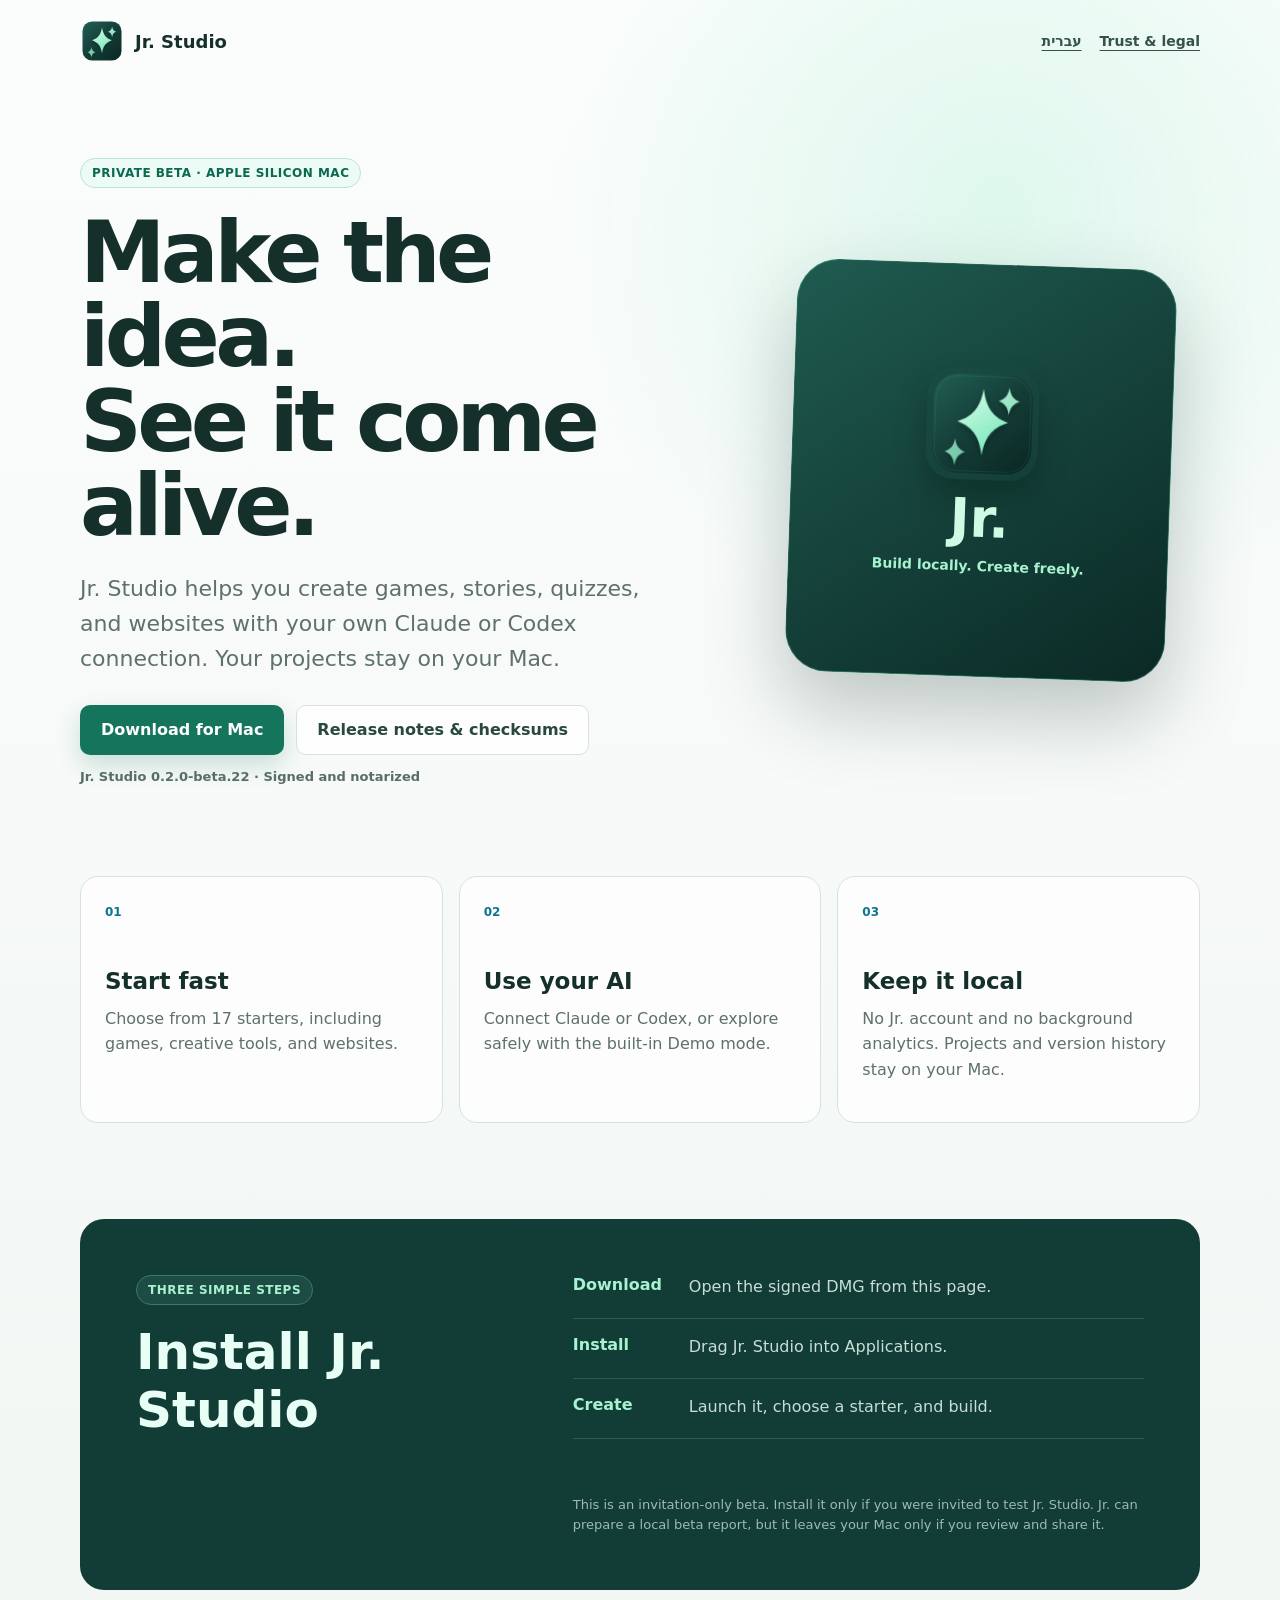
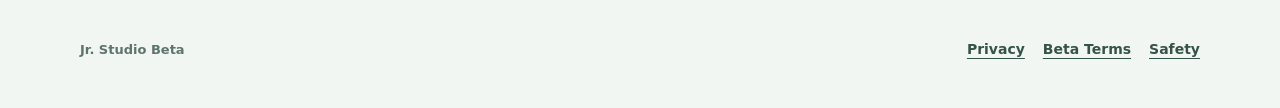
==== index.html @ 5e0ccfe3 "Publish v0.2.0-beta.22 download pages" ====
<!doctype html>
<html lang="en" dir="ltr">
  <head>
    <meta charset="utf-8" />
    <meta name="viewport" content="width=device-width, initial-scale=1" />
    <meta name="theme-color" content="#123d36" />
    <meta
      http-equiv="Content-Security-Policy"
      content="default-src 'none'; style-src 'self'; img-src 'self'; font-src 'none'; script-src 'none'; connect-src 'none'; object-src 'none'; base-uri 'none'; form-action 'none'"
    />
    <meta
      name="description"
      content="Download Jr. Studio Beta for Apple Silicon Mac and build games, stories, and websites with Claude, Codex, or Demo mode."
    />
    <link rel="canonical" href="https://getjr.app/" />
    <link rel="alternate" hreflang="he" href="https://getjr.app/he/" />
    <link rel="stylesheet" href="/assets/site.css" />
    <link rel="icon" href="/assets/icon.svg" type="image/svg+xml" />
    <title>Jr. Studio Beta — Download for Mac</title>
  </head>
  <body>
    <a class="skip-link" href="#main">Skip to content</a>
    <header class="site-header">
      <a class="brand" href="/" aria-label="Jr. Studio home">
        <img src="/assets/icon.svg" width="44" height="44" alt="" />
        <span>Jr. Studio</span>
      </a>
      <nav aria-label="Language and legal">
        <a href="/he/" lang="he" dir="rtl">עברית</a>
        <a href="/legal/">Trust &amp; legal</a>
      </nav>
    </header>

    <main id="main">
      <section class="hero" aria-labelledby="hero-title">
        <div class="hero-copy">
          <span class="eyebrow">Private beta · Apple Silicon Mac</span>
          <h1 id="hero-title">Make the idea.<br />See it come alive.</h1>
          <p class="lede">
            Jr. Studio helps you create games, stories, quizzes, and websites with
            your own Claude or Codex connection. Your projects stay on your Mac.
          </p>
          <div class="hero-actions">
            <a class="button primary" href="https://github.com/MalenboimLior/jr-studio-releases/releases/download/v0.2.0-beta.22/Jr-Studio-0.2.0-beta.22-arm64.dmg" rel="noopener">
              Download for Mac
            </a>
            <a class="button secondary" href="https://github.com/MalenboimLior/jr-studio-releases/releases/tag/v0.2.0-beta.22" rel="noopener">
              Release notes &amp; checksums
            </a>
          </div>
          <p class="release-meta">Jr. Studio 0.2.0-beta.22 · Signed and notarized</p>
        </div>
        <div class="hero-art" aria-hidden="true">
          <div class="app-card">
            <img src="/assets/icon.svg" width="112" height="112" alt="" />
            <strong>Jr.</strong>
            <span>Build locally. Create freely.</span>
          </div>
        </div>
      </section>

      <section class="feature-grid" aria-label="Highlights">
        <article>
          <span>01</span>
          <h2>Start fast</h2>
          <p>Choose from 17 starters, including games, creative tools, and websites.</p>
        </article>
        <article>
          <span>02</span>
          <h2>Use your AI</h2>
          <p>Connect Claude or Codex, or explore safely with the built-in Demo mode.</p>
        </article>
        <article>
          <span>03</span>
          <h2>Keep it local</h2>
          <p>No Jr. account and no background analytics. Projects and version history stay on your Mac.</p>
        </article>
      </section>

      <section class="install" aria-labelledby="install-title">
        <div>
          <span class="eyebrow">Three simple steps</span>
          <h2 id="install-title">Install Jr. Studio</h2>
        </div>
        <ol>
          <li><strong>Download</strong><span>Open the signed DMG from this page.</span></li>
          <li><strong>Install</strong><span>Drag Jr. Studio into Applications.</span></li>
          <li><strong>Create</strong><span>Launch it, choose a starter, and build.</span></li>
        </ol>
        <p class="beta-note">
          This is an invitation-only beta. Install it only if you were invited to test Jr. Studio.
          Jr. can prepare a local beta report, but it leaves your Mac only if you review and share it.
        </p>
      </section>
    </main>

    <footer>
      <span>Jr. Studio Beta</span>
      <nav aria-label="Policies">
        <a href="/legal/privacy/">Privacy</a>
        <a href="/legal/terms/">Beta Terms</a>
        <a href="/legal/safety/">Safety</a>
      </nav>
    </footer>
  </body>
</html>
---- assets/site.css ----
:root {
  color-scheme: light;
  font-family: Inter, ui-sans-serif, system-ui, -apple-system, BlinkMacSystemFont, "Segoe UI", sans-serif;
  color: #15302b;
  background: #f5f8f6;
  font-synthesis: none;
  text-rendering: optimizeLegibility;
  --ink: #15302b;
  --muted: #5e716c;
  --green: #14745c;
  --green-dark: #0d513f;
  --mint: #dff7ed;
  --line: #d8e2dd;
}

* { box-sizing: border-box; }

html { scroll-behavior: smooth; }

body {
  min-width: 320px;
  min-height: 100vh;
  margin: 0;
  background:
    radial-gradient(circle at 78% 12%, rgba(110, 231, 183, 0.2), transparent 28rem),
    linear-gradient(180deg, #fbfdfc 0%, #f1f6f3 100%);
}

a { color: inherit; }

a:focus-visible {
  outline: 3px solid #0284c7;
  outline-offset: 4px;
}

.skip-link {
  position: fixed;
  inset-block-start: 8px;
  inset-inline-start: 8px;
  z-index: 10;
  transform: translateY(-160%);
  border-radius: 8px;
  background: #fff;
  padding: 10px 14px;
  font-weight: 800;
}

.skip-link:focus { transform: translateY(0); }

.site-header,
main,
footer {
  width: min(1120px, calc(100% - 40px));
  margin-inline: auto;
}

.site-header {
  min-height: 82px;
  display: flex;
  align-items: center;
  justify-content: space-between;
  gap: 24px;
}

.brand {
  display: inline-flex;
  align-items: center;
  gap: 11px;
  text-decoration: none;
  font-size: 18px;
  font-weight: 900;
}

.brand img { border-radius: 12px; }

nav {
  display: flex;
  align-items: center;
  flex-wrap: wrap;
  gap: 18px;
}

nav a {
  color: #36534b;
  font-size: 14px;
  font-weight: 750;
  text-underline-offset: 4px;
}

.hero {
  min-height: 620px;
  display: grid;
  grid-template-columns: minmax(0, 1.15fr) minmax(300px, 0.85fr);
  align-items: center;
  gap: clamp(36px, 7vw, 96px);
  padding-block: 76px 92px;
}

.eyebrow {
  display: inline-block;
  border: 1px solid #bce4d5;
  border-radius: 999px;
  background: #ecfbf5;
  color: #0c684f;
  padding: 7px 11px;
  font-size: 12px;
  font-weight: 900;
  letter-spacing: 0.04em;
  text-transform: uppercase;
}

h1,
h2,
p { margin-block-start: 0; }

h1 {
  max-width: 760px;
  margin-block-end: 24px;
  font-size: clamp(50px, 7vw, 86px);
  line-height: 0.98;
  letter-spacing: -0.055em;
}

[dir="rtl"] h1 { letter-spacing: -0.035em; }

.hero-copy > .eyebrow { margin-block-end: 22px; }

.lede {
  max-width: 650px;
  margin-block-end: 28px;
  color: var(--muted);
  font-size: clamp(18px, 2vw, 22px);
  line-height: 1.6;
}

.hero-actions {
  display: flex;
  align-items: center;
  flex-wrap: wrap;
  gap: 12px;
}

.button {
  min-height: 50px;
  display: inline-flex;
  align-items: center;
  justify-content: center;
  border: 1px solid transparent;
  border-radius: 10px;
  padding-inline: 20px;
  text-decoration: none;
  font-weight: 900;
  touch-action: manipulation;
  transition: transform 120ms ease, box-shadow 120ms ease, background-color 120ms ease;
}

.button.primary {
  background: var(--green);
  color: #fff;
  box-shadow: 0 10px 24px rgba(20, 116, 92, 0.2);
}

.button.secondary {
  border-color: var(--line);
  background: rgba(255, 255, 255, 0.84);
  color: #29483f;
}

.button:hover { transform: translateY(-1px); }

.button.primary:hover { background: var(--green-dark); }

.button:active {
  transform: translateY(1px) scale(0.98);
  box-shadow: inset 0 2px 5px rgba(15, 23, 42, 0.18);
}

.release-meta {
  margin-block: 14px 0;
  color: #586d67;
  font-size: 13px;
  font-weight: 700;
}

.hero-art { display: grid; place-items: center; }

.app-card {
  width: min(100%, 380px);
  aspect-ratio: 0.92;
  display: grid;
  place-items: center;
  align-content: center;
  gap: 12px;
  border: 1px solid rgba(110, 231, 183, 0.28);
  border-radius: 42px;
  background: linear-gradient(145deg, #1f5b50, #0b2925);
  color: #d1fae5;
  box-shadow: 0 35px 80px rgba(10, 41, 36, 0.25);
  transform: rotate(2deg);
}

.app-card img { border-radius: 28px; box-shadow: 0 16px 32px rgba(0, 0, 0, 0.24); }
.app-card strong { font-size: 54px; line-height: 1; }
.app-card span { color: #a7f3d0; font-size: 14px; font-weight: 750; }

.feature-grid {
  display: grid;
  grid-template-columns: repeat(3, minmax(0, 1fr));
  gap: 16px;
  padding-block-end: 96px;
}

.feature-grid article {
  min-height: 230px;
  border: 1px solid var(--line);
  border-radius: 18px;
  background: rgba(255, 255, 255, 0.78);
  padding: 24px;
}

.feature-grid article > span { color: #0e7490; font-size: 12px; font-weight: 950; }
.feature-grid h2 { margin-block: 48px 12px; font-size: 23px; }
.feature-grid p { color: var(--muted); line-height: 1.6; }

.install {
  display: grid;
  grid-template-columns: 0.8fr 1.2fr;
  gap: 56px;
  border-radius: 24px;
  background: #123d36;
  color: #e8fff6;
  padding: clamp(28px, 5vw, 56px);
}

.install .eyebrow { border-color: #39796a; background: #1c4c43; color: #a7f3d0; }
.install h2 { margin-block: 18px 0; font-size: clamp(34px, 4vw, 50px); }
.install ol { display: grid; gap: 16px; margin: 0; padding: 0; list-style: none; }
.install li { display: grid; grid-template-columns: 100px 1fr; gap: 16px; border-block-end: 1px solid #2e5d53; padding-block-end: 16px; }
.install li strong { color: #a7f3d0; }
.install li span { color: #c8ddd6; line-height: 1.5; }
.beta-note { grid-column: 2; margin: 0; color: #9fbab2; font-size: 13px; line-height: 1.5; }

footer {
  min-height: 118px;
  display: flex;
  align-items: center;
  justify-content: space-between;
  gap: 24px;
  color: #5f746e;
  font-size: 13px;
}

footer > span { font-weight: 900; }

@media (max-width: 780px) {
  .site-header, main, footer { width: min(100% - 28px, 680px); }
  .hero { min-height: 0; grid-template-columns: 1fr; padding-block: 52px 68px; }
  .hero-art { order: -1; }
  .app-card { width: 210px; aspect-ratio: 1; border-radius: 28px; transform: rotate(1deg); }
  .app-card img { width: 76px; height: 76px; border-radius: 20px; }
  .app-card strong { font-size: 38px; }
  .feature-grid { grid-template-columns: 1fr; padding-block-end: 64px; }
  .feature-grid article { min-height: 180px; }
  .feature-grid h2 { margin-block-start: 26px; }
  .install { grid-template-columns: 1fr; gap: 34px; }
  .beta-note { grid-column: 1; }
  footer { align-items: flex-start; flex-direction: column; justify-content: center; }
}

@media (prefers-reduced-motion: reduce) {
  *, *::before, *::after { scroll-behavior: auto !important; transition: none !important; }
  .button:hover, .button:active { transform: none; }
}
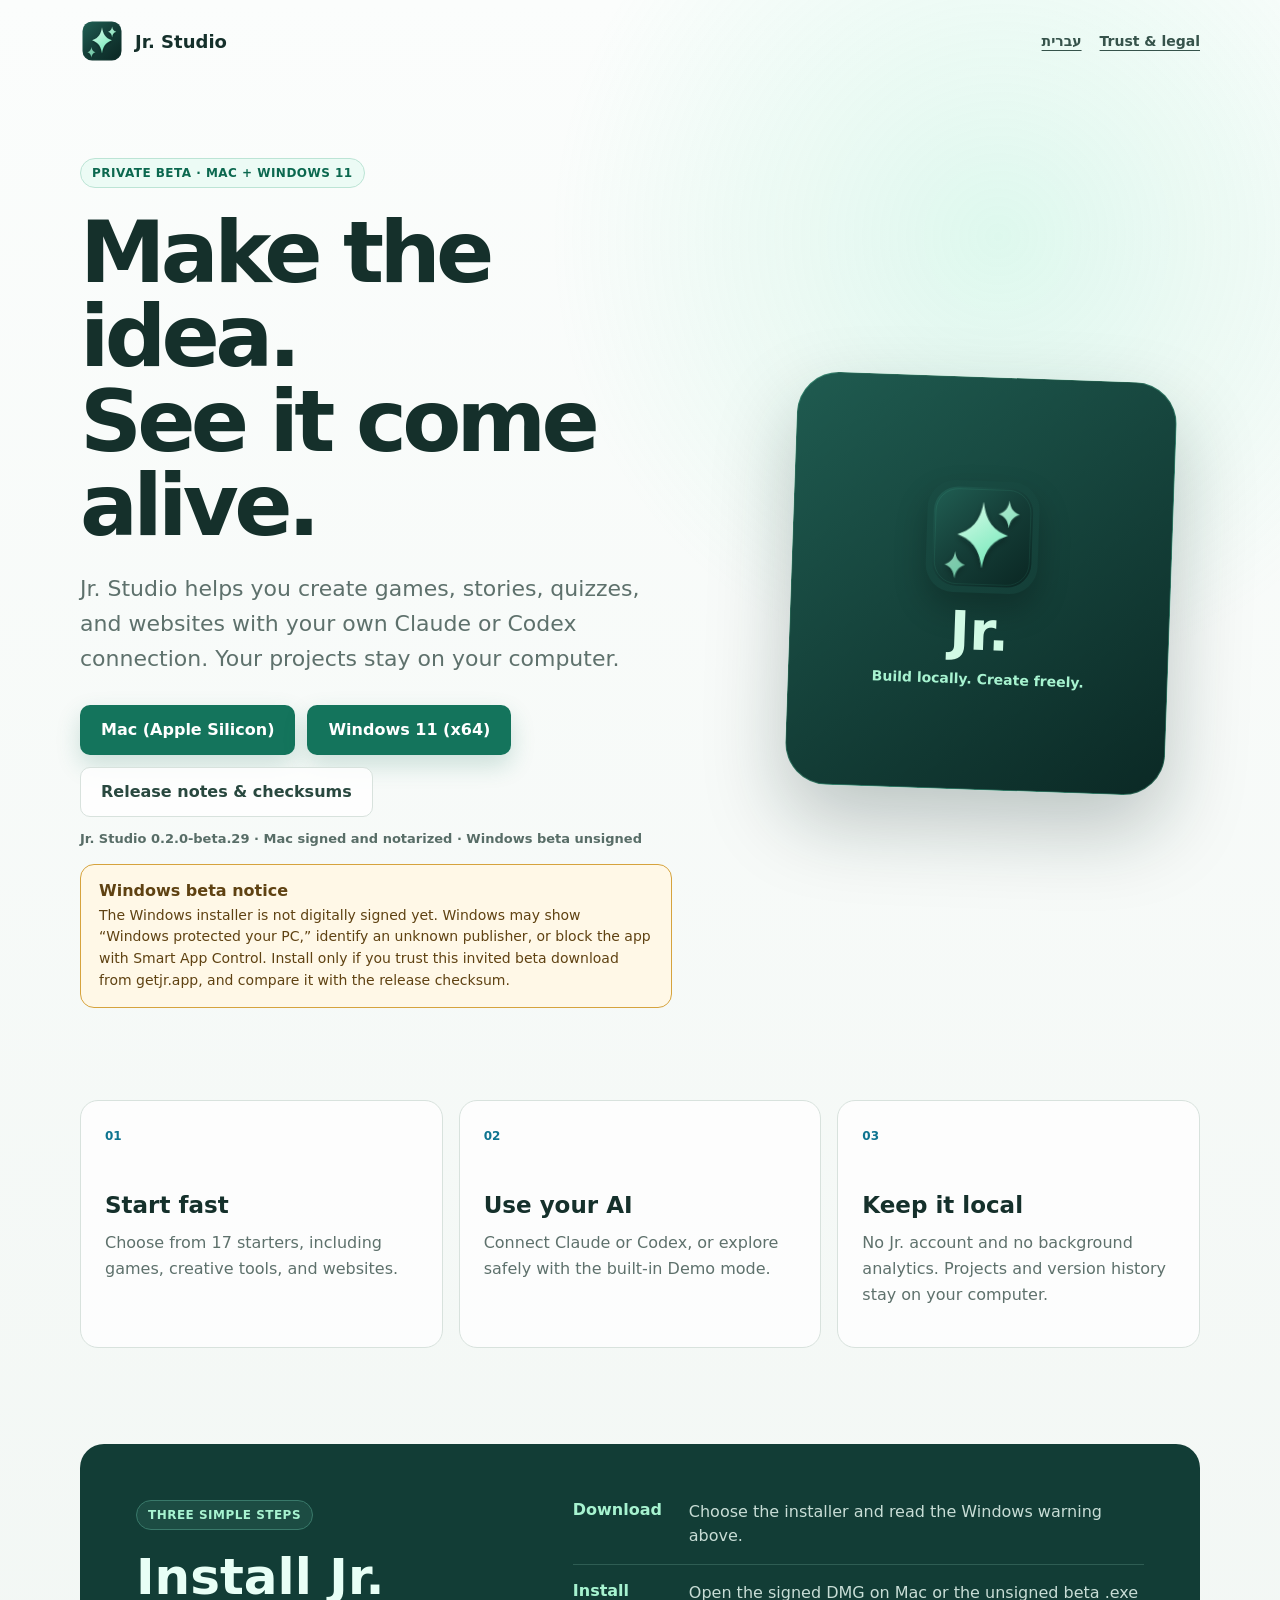
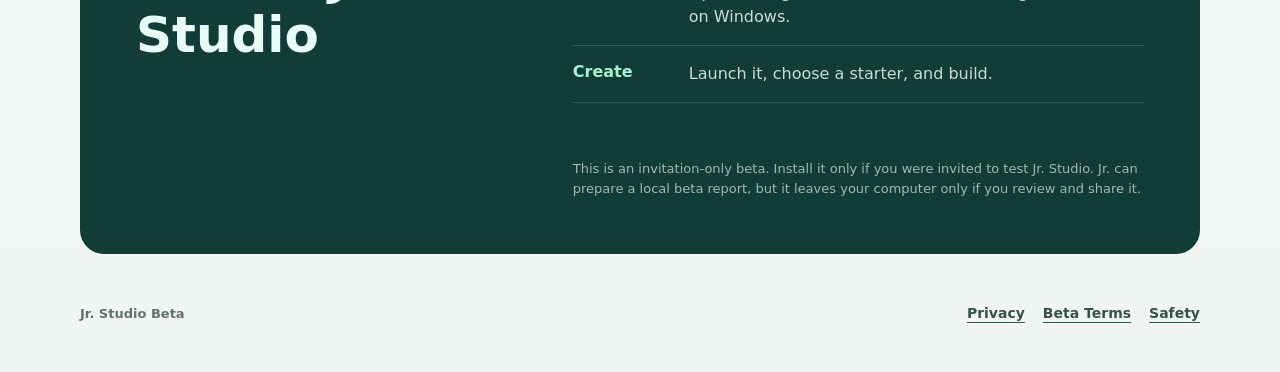
==== commit e67e84e6: "Publish v0.2.0-beta.29 download pages" ====
--- a/index.html
+++ b/index.html
@@ -10,13 +10,13 @@
     />
     <meta
       name="description"
-      content="Download Jr. Studio Beta for Apple Silicon Mac and build games, stories, and websites with Claude, Codex, or Demo mode."
+      content="Download Jr. Studio Beta for Mac or Windows 11 and build games, stories, and websites with Claude, Codex, or Demo mode."
     />
     <link rel="canonical" href="https://getjr.app/" />
     <link rel="alternate" hreflang="he" href="https://getjr.app/he/" />
     <link rel="stylesheet" href="/assets/site.css" />
     <link rel="icon" href="/assets/icon.svg" type="image/svg+xml" />
-    <title>Jr. Studio Beta — Download for Mac</title>
+    <title>Jr. Studio Beta — Download for Mac or Windows</title>
   </head>
   <body>
     <a class="skip-link" href="#main">Skip to content</a>
@@ -34,21 +34,33 @@
     <main id="main">
       <section class="hero" aria-labelledby="hero-title">
         <div class="hero-copy">
-          <span class="eyebrow">Private beta · Apple Silicon Mac</span>
+          <span class="eyebrow">Private beta · Mac + Windows 11</span>
           <h1 id="hero-title">Make the idea.<br />See it come alive.</h1>
           <p class="lede">
             Jr. Studio helps you create games, stories, quizzes, and websites with
-            your own Claude or Codex connection. Your projects stay on your Mac.
+            your own Claude or Codex connection. Your projects stay on your computer.
           </p>
           <div class="hero-actions">
-            <a class="button primary" href="https://github.com/MalenboimLior/jr-studio-releases/releases/download/v0.2.0-beta.22/Jr-Studio-0.2.0-beta.22-arm64.dmg" rel="noopener">
-              Download for Mac
+            <a class="button primary" data-platform="mac" href="https://github.com/MalenboimLior/jr-studio-releases/releases/download/v0.2.0-beta.29/Jr-Studio-0.2.0-beta.29-arm64.dmg" rel="noopener">
+              Mac (Apple Silicon)
             </a>
-            <a class="button secondary" href="https://github.com/MalenboimLior/jr-studio-releases/releases/tag/v0.2.0-beta.22" rel="noopener">
+            <a class="button primary" data-platform="windows" href="https://github.com/MalenboimLior/jr-studio-releases/releases/download/v0.2.0-beta.29/Jr-Studio-0.2.0-beta.29-x64.exe" rel="noopener">
+              Windows 11 (x64)
+            </a>
+            <a class="button secondary" href="https://github.com/MalenboimLior/jr-studio-releases/releases/tag/v0.2.0-beta.29" rel="noopener">
               Release notes &amp; checksums
             </a>
           </div>
-          <p class="release-meta">Jr. Studio 0.2.0-beta.22 · Signed and notarized</p>
+          <p class="release-meta">Jr. Studio 0.2.0-beta.29 · Mac signed and notarized · Windows beta unsigned</p>
+          <aside class="platform-warning" data-windows-signing="unsigned" aria-labelledby="windows-warning-title">
+            <strong id="windows-warning-title">Windows beta notice</strong>
+            <p>
+              The Windows installer is not digitally signed yet. Windows may show
+              “Windows protected your PC,” identify an unknown publisher, or block the
+              app with Smart App Control. Install only if you trust this invited beta
+              download from getjr.app, and compare it with the release checksum.
+            </p>
+          </aside>
         </div>
         <div class="hero-art" aria-hidden="true">
           <div class="app-card">
@@ -73,7 +85,7 @@
         <article>
           <span>03</span>
           <h2>Keep it local</h2>
-          <p>No Jr. account and no background analytics. Projects and version history stay on your Mac.</p>
+          <p>No Jr. account and no background analytics. Projects and version history stay on your computer.</p>
         </article>
       </section>
 
@@ -83,13 +95,13 @@
           <h2 id="install-title">Install Jr. Studio</h2>
         </div>
         <ol>
-          <li><strong>Download</strong><span>Open the signed DMG from this page.</span></li>
-          <li><strong>Install</strong><span>Drag Jr. Studio into Applications.</span></li>
+          <li><strong>Download</strong><span>Choose the installer and read the Windows warning above.</span></li>
+          <li><strong>Install</strong><span>Open the signed DMG on Mac or the unsigned beta .exe on Windows.</span></li>
           <li><strong>Create</strong><span>Launch it, choose a starter, and build.</span></li>
         </ol>
         <p class="beta-note">
           This is an invitation-only beta. Install it only if you were invited to test Jr. Studio.
-          Jr. can prepare a local beta report, but it leaves your Mac only if you review and share it.
+          Jr. can prepare a local beta report, but it leaves your computer only if you review and share it.
         </p>
       </section>
     </main>
--- a/assets/site.css
+++ b/assets/site.css
@@ -182,6 +182,26 @@
   font-weight: 700;
 }
 
+.platform-warning {
+  margin-block-start: 18px;
+  border: 1px solid #d6a33d;
+  border-radius: 14px;
+  background: #fff8e7;
+  color: #5f4212;
+  padding: 16px 18px;
+}
+
+.platform-warning strong {
+  display: block;
+  margin-block-end: 5px;
+}
+
+.platform-warning p {
+  margin: 0;
+  font-size: 14px;
+  line-height: 1.55;
+}
+
 .hero-art { display: grid; place-items: center; }
 
 .app-card {
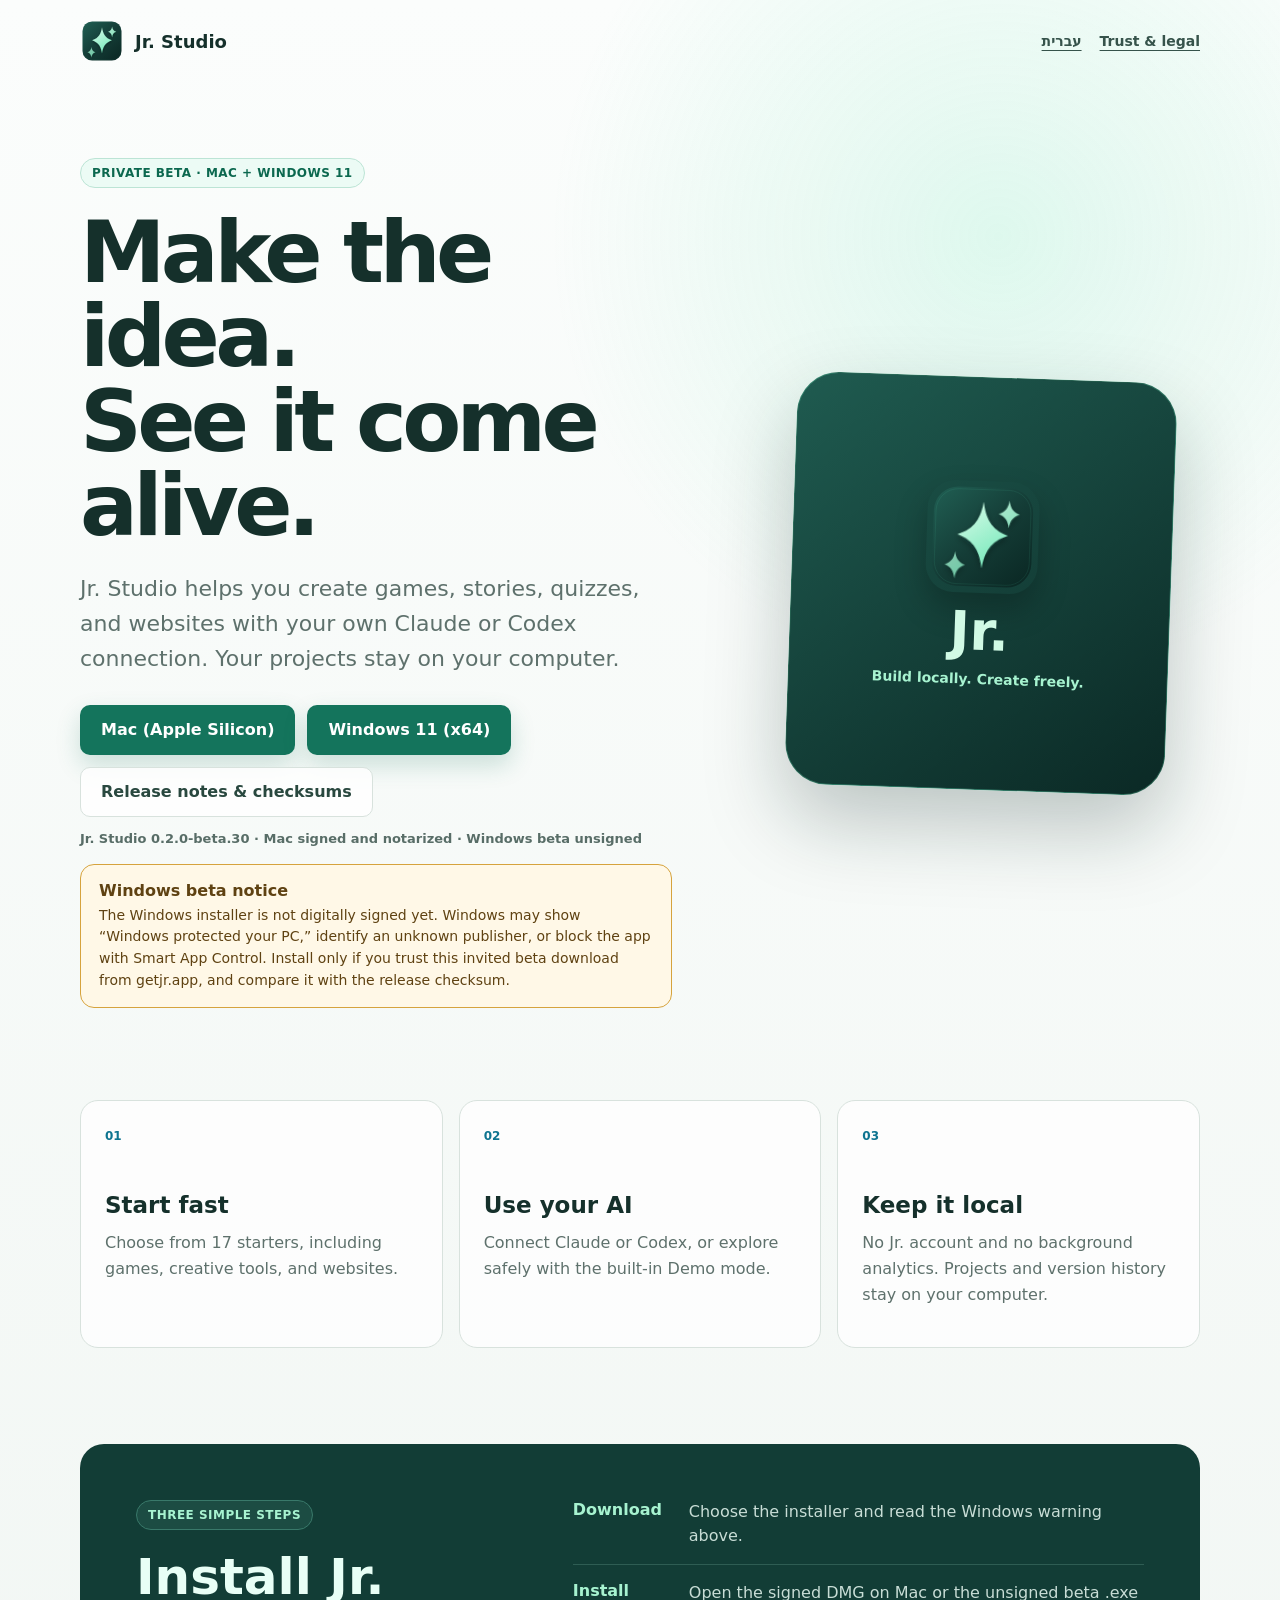
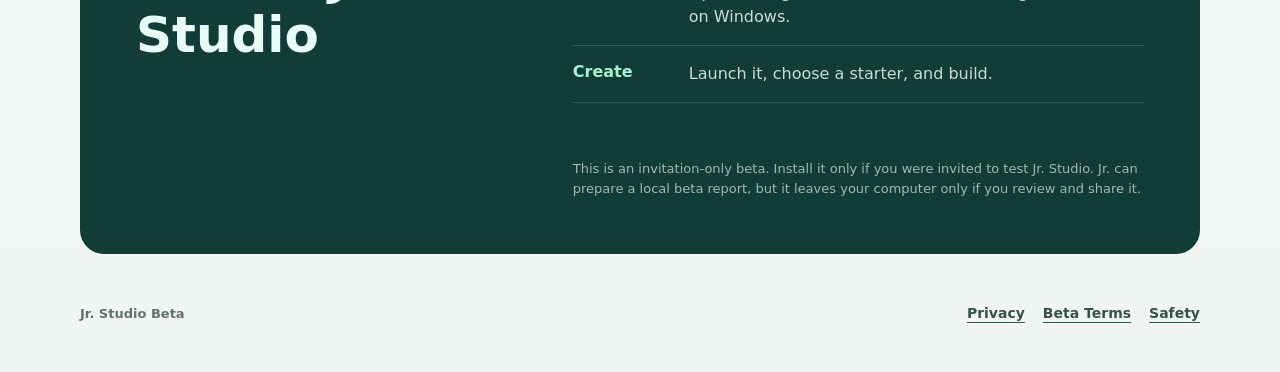
==== commit 935db584: "Publish v0.2.0-beta.30 download pages" ====
--- a/index.html
+++ b/index.html
@@ -41,17 +41,17 @@
             your own Claude or Codex connection. Your projects stay on your computer.
           </p>
           <div class="hero-actions">
-            <a class="button primary" data-platform="mac" href="https://github.com/MalenboimLior/jr-studio-releases/releases/download/v0.2.0-beta.29/Jr-Studio-0.2.0-beta.29-arm64.dmg" rel="noopener">
+            <a class="button primary" data-platform="mac" href="https://github.com/MalenboimLior/jr-studio-releases/releases/download/v0.2.0-beta.30/Jr-Studio-0.2.0-beta.30-arm64.dmg" rel="noopener">
               Mac (Apple Silicon)
             </a>
-            <a class="button primary" data-platform="windows" href="https://github.com/MalenboimLior/jr-studio-releases/releases/download/v0.2.0-beta.29/Jr-Studio-0.2.0-beta.29-x64.exe" rel="noopener">
+            <a class="button primary" data-platform="windows" href="https://github.com/MalenboimLior/jr-studio-releases/releases/download/v0.2.0-beta.30/Jr-Studio-0.2.0-beta.30-x64.exe" rel="noopener">
               Windows 11 (x64)
             </a>
-            <a class="button secondary" href="https://github.com/MalenboimLior/jr-studio-releases/releases/tag/v0.2.0-beta.29" rel="noopener">
+            <a class="button secondary" href="https://github.com/MalenboimLior/jr-studio-releases/releases/tag/v0.2.0-beta.30" rel="noopener">
               Release notes &amp; checksums
             </a>
           </div>
-          <p class="release-meta">Jr. Studio 0.2.0-beta.29 · Mac signed and notarized · Windows beta unsigned</p>
+          <p class="release-meta">Jr. Studio 0.2.0-beta.30 · Mac signed and notarized · Windows beta unsigned</p>
           <aside class="platform-warning" data-windows-signing="unsigned" aria-labelledby="windows-warning-title">
             <strong id="windows-warning-title">Windows beta notice</strong>
             <p>
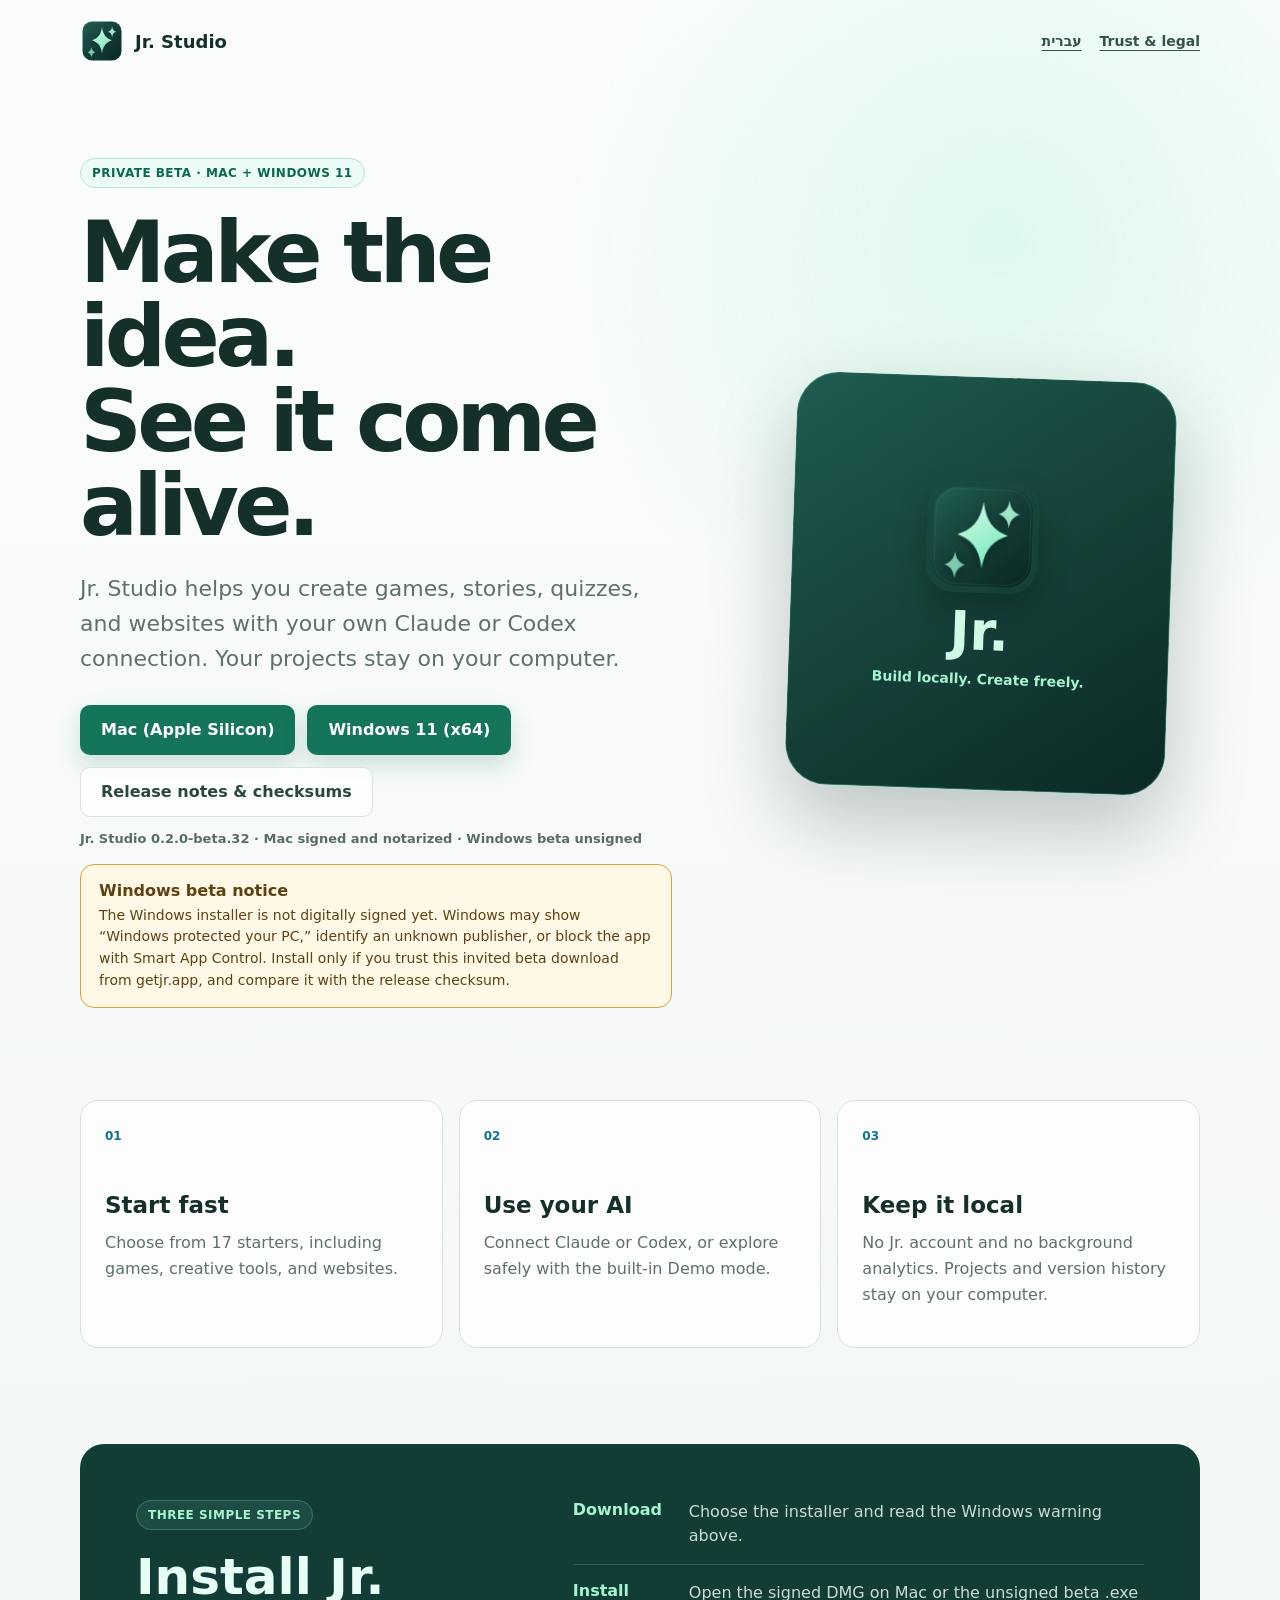
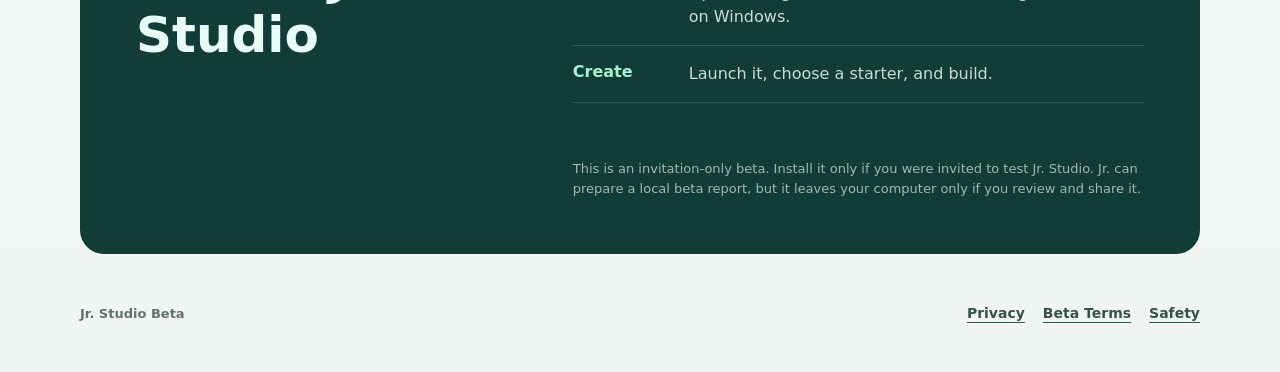
==== commit 2a78712f: "Publish v0.2.0-beta.32 download pages" ====
--- a/index.html
+++ b/index.html
@@ -41,17 +41,17 @@
             your own Claude or Codex connection. Your projects stay on your computer.
           </p>
           <div class="hero-actions">
-            <a class="button primary" data-platform="mac" href="https://github.com/MalenboimLior/jr-studio-releases/releases/download/v0.2.0-beta.30/Jr-Studio-0.2.0-beta.30-arm64.dmg" rel="noopener">
+            <a class="button primary" data-platform="mac" href="https://github.com/MalenboimLior/jr-studio-releases/releases/download/v0.2.0-beta.32/Jr-Studio-0.2.0-beta.32-arm64.dmg" rel="noopener">
               Mac (Apple Silicon)
             </a>
-            <a class="button primary" data-platform="windows" href="https://github.com/MalenboimLior/jr-studio-releases/releases/download/v0.2.0-beta.30/Jr-Studio-0.2.0-beta.30-x64.exe" rel="noopener">
+            <a class="button primary" data-platform="windows" href="https://github.com/MalenboimLior/jr-studio-releases/releases/download/v0.2.0-beta.32/Jr-Studio-0.2.0-beta.32-x64.exe" rel="noopener">
               Windows 11 (x64)
             </a>
-            <a class="button secondary" href="https://github.com/MalenboimLior/jr-studio-releases/releases/tag/v0.2.0-beta.30" rel="noopener">
+            <a class="button secondary" href="https://github.com/MalenboimLior/jr-studio-releases/releases/tag/v0.2.0-beta.32" rel="noopener">
               Release notes &amp; checksums
             </a>
           </div>
-          <p class="release-meta">Jr. Studio 0.2.0-beta.30 · Mac signed and notarized · Windows beta unsigned</p>
+          <p class="release-meta">Jr. Studio 0.2.0-beta.32 · Mac signed and notarized · Windows beta unsigned</p>
           <aside class="platform-warning" data-windows-signing="unsigned" aria-labelledby="windows-warning-title">
             <strong id="windows-warning-title">Windows beta notice</strong>
             <p>
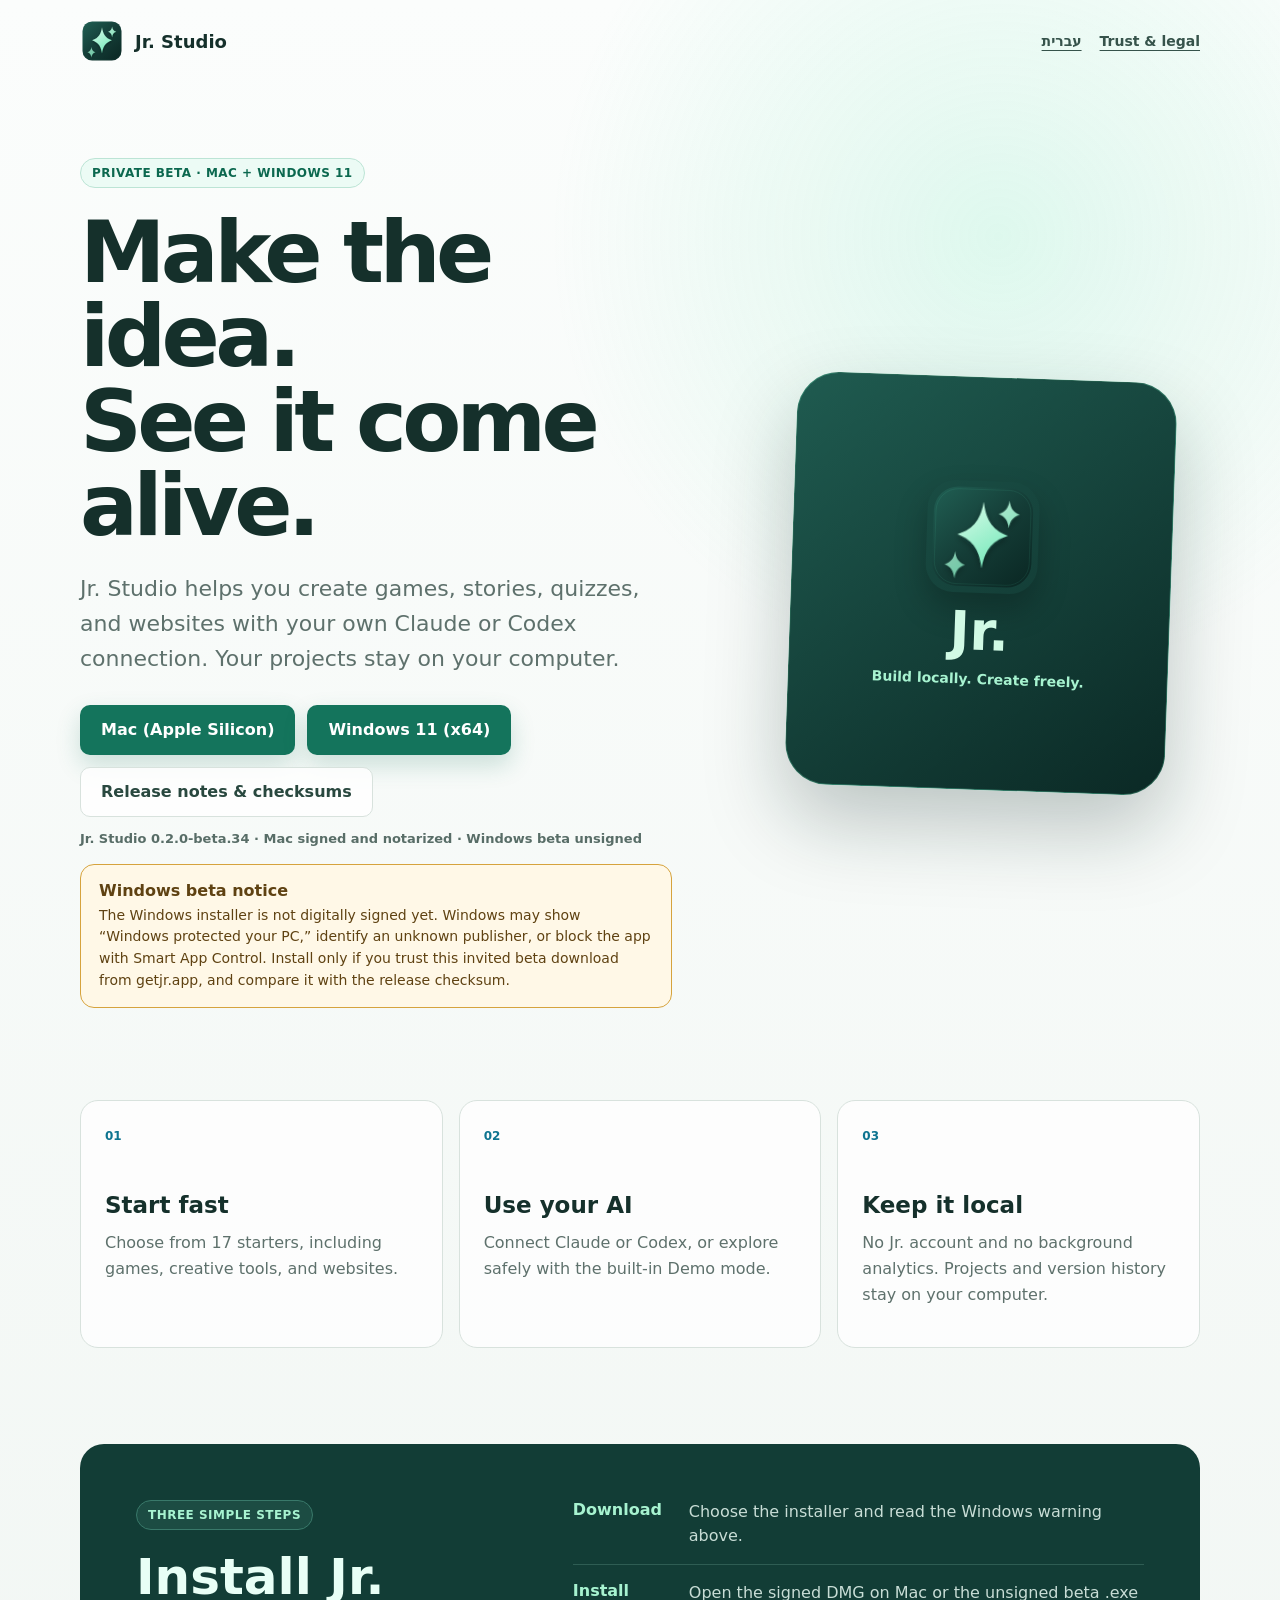
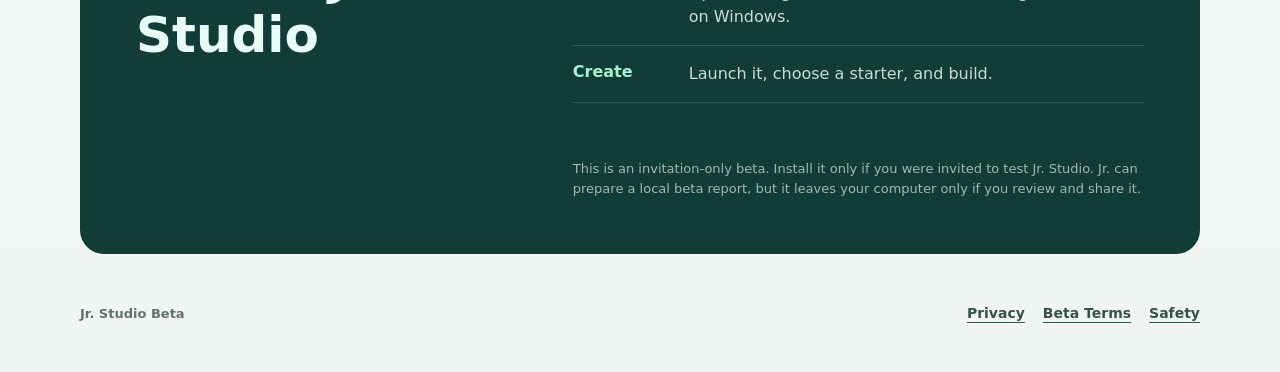
==== commit b7848f88: "Publish v0.2.0-beta.34 download pages" ====
--- a/index.html
+++ b/index.html
@@ -41,17 +41,17 @@
             your own Claude or Codex connection. Your projects stay on your computer.
           </p>
           <div class="hero-actions">
-            <a class="button primary" data-platform="mac" href="https://github.com/MalenboimLior/jr-studio-releases/releases/download/v0.2.0-beta.32/Jr-Studio-0.2.0-beta.32-arm64.dmg" rel="noopener">
+            <a class="button primary" data-platform="mac" href="https://github.com/MalenboimLior/jr-studio-releases/releases/download/v0.2.0-beta.34/Jr-Studio-0.2.0-beta.34-arm64.dmg" rel="noopener">
               Mac (Apple Silicon)
             </a>
-            <a class="button primary" data-platform="windows" href="https://github.com/MalenboimLior/jr-studio-releases/releases/download/v0.2.0-beta.32/Jr-Studio-0.2.0-beta.32-x64.exe" rel="noopener">
+            <a class="button primary" data-platform="windows" href="https://github.com/MalenboimLior/jr-studio-releases/releases/download/v0.2.0-beta.34/Jr-Studio-0.2.0-beta.34-x64.exe" rel="noopener">
               Windows 11 (x64)
             </a>
-            <a class="button secondary" href="https://github.com/MalenboimLior/jr-studio-releases/releases/tag/v0.2.0-beta.32" rel="noopener">
+            <a class="button secondary" href="https://github.com/MalenboimLior/jr-studio-releases/releases/tag/v0.2.0-beta.34" rel="noopener">
               Release notes &amp; checksums
             </a>
           </div>
-          <p class="release-meta">Jr. Studio 0.2.0-beta.32 · Mac signed and notarized · Windows beta unsigned</p>
+          <p class="release-meta">Jr. Studio 0.2.0-beta.34 · Mac signed and notarized · Windows beta unsigned</p>
           <aside class="platform-warning" data-windows-signing="unsigned" aria-labelledby="windows-warning-title">
             <strong id="windows-warning-title">Windows beta notice</strong>
             <p>
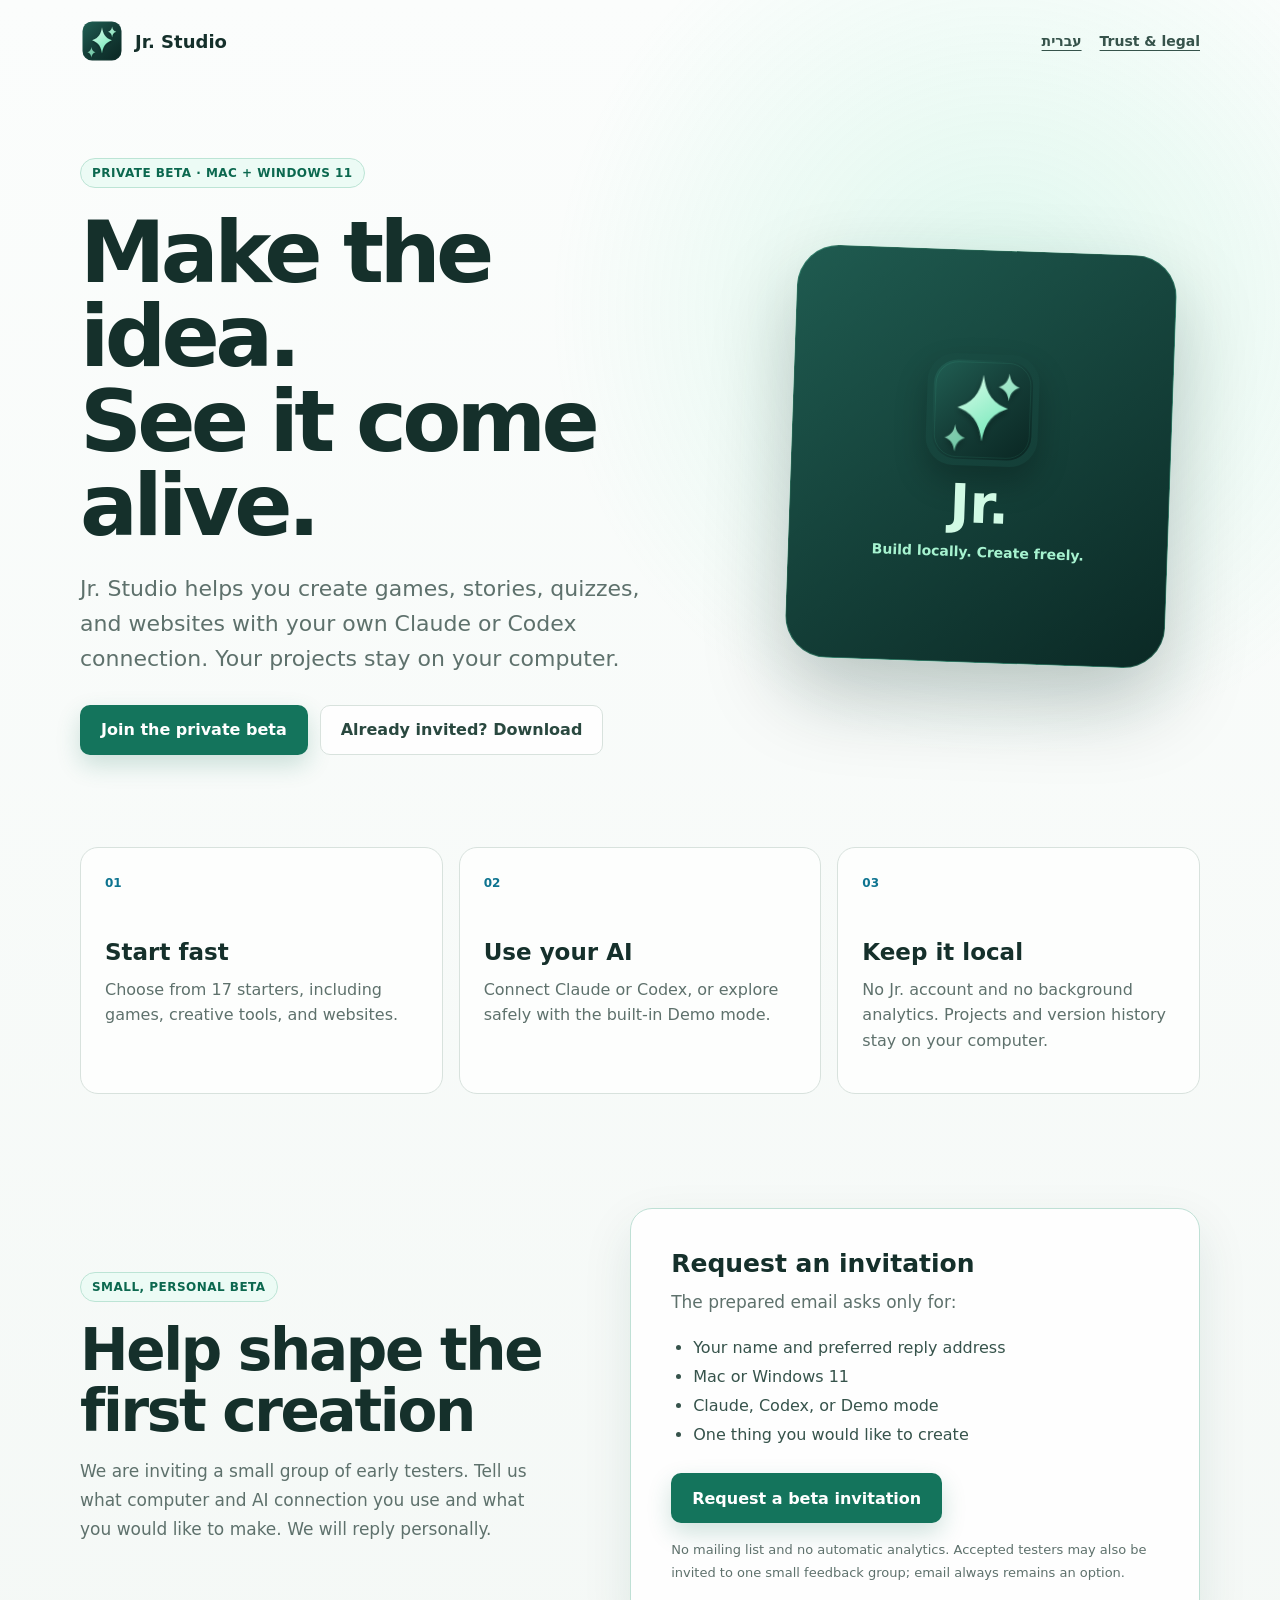
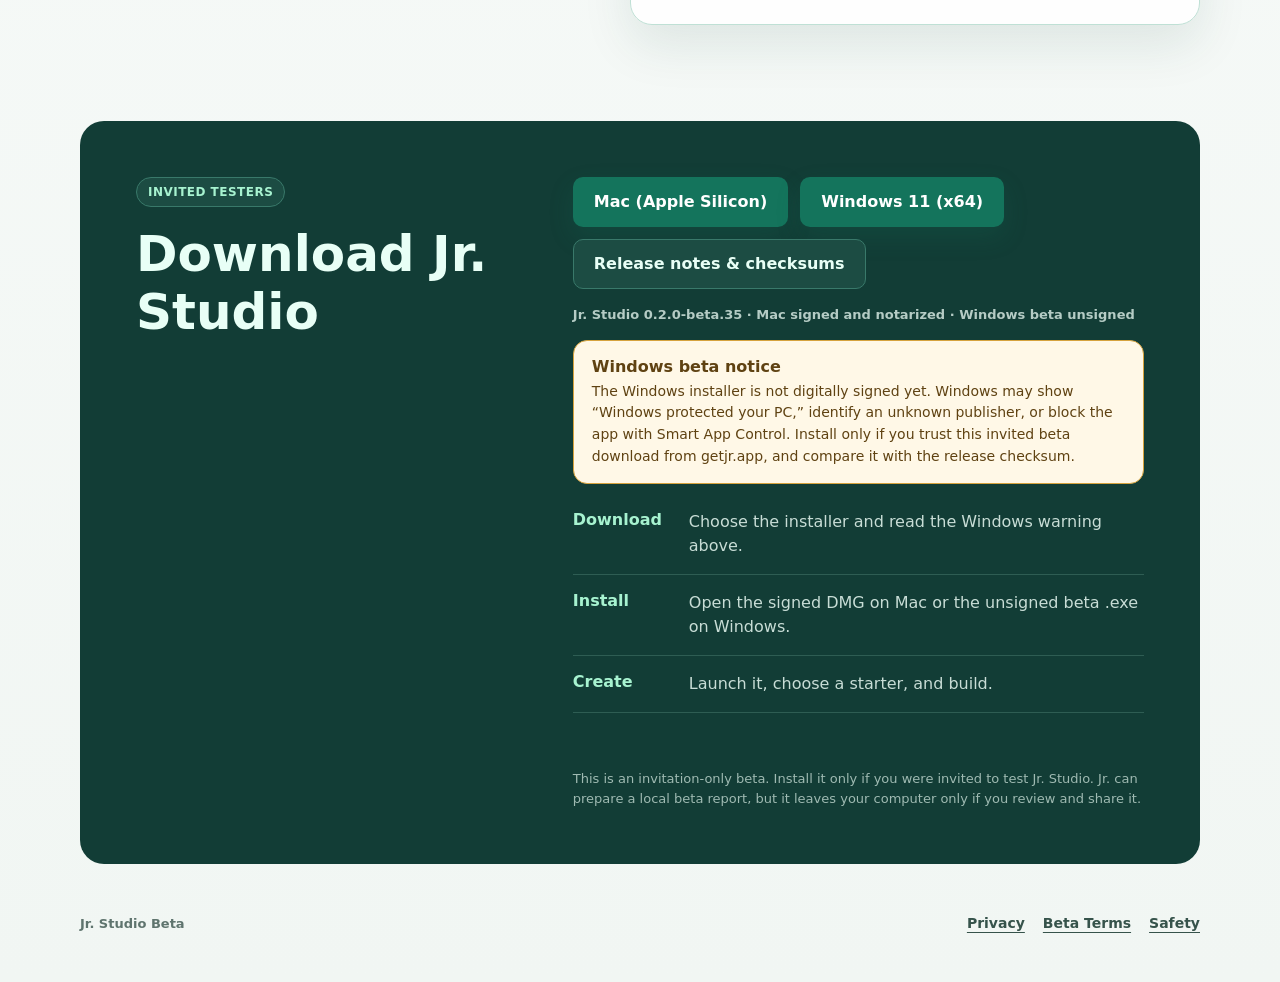
==== commit 23937836: "Publish v0.2.0-beta.35 download pages" ====
--- a/index.html
+++ b/index.html
@@ -10,13 +10,32 @@
     />
     <meta
       name="description"
-      content="Download Jr. Studio Beta for Mac or Windows 11 and build games, stories, and websites with Claude, Codex, or Demo mode."
+      content="Join the private Jr. Studio beta and build games, stories, and websites with Claude, Codex, or Demo mode."
     />
+    <meta property="og:type" content="website" />
+    <meta property="og:site_name" content="Jr. Studio" />
+    <meta property="og:title" content="Jr. Studio private beta" />
+    <meta
+      property="og:description"
+      content="Build games, stories, and websites with the AI you already use. Local projects, no Jr. account, and no background analytics."
+    />
+    <meta property="og:url" content="https://getjr.app/" />
+    <meta property="og:image" content="https://getjr.app/assets/social-card.png" />
+    <meta property="og:image:width" content="1200" />
+    <meta property="og:image:height" content="630" />
+    <meta property="og:image:alt" content="Jr. Studio private beta" />
+    <meta name="twitter:card" content="summary_large_image" />
+    <meta name="twitter:title" content="Jr. Studio private beta" />
+    <meta
+      name="twitter:description"
+      content="Build games, stories, and websites with the AI you already use. Local, private, and made for a simple first creation."
+    />
+    <meta name="twitter:image" content="https://getjr.app/assets/social-card.png" />
     <link rel="canonical" href="https://getjr.app/" />
     <link rel="alternate" hreflang="he" href="https://getjr.app/he/" />
     <link rel="stylesheet" href="/assets/site.css" />
     <link rel="icon" href="/assets/icon.svg" type="image/svg+xml" />
-    <title>Jr. Studio Beta — Download for Mac or Windows</title>
+    <title>Jr. Studio private beta — Join the early testers</title>
   </head>
   <body>
     <a class="skip-link" href="#main">Skip to content</a>
@@ -41,26 +60,13 @@
             your own Claude or Codex connection. Your projects stay on your computer.
           </p>
           <div class="hero-actions">
-            <a class="button primary" data-platform="mac" href="https://github.com/MalenboimLior/jr-studio-releases/releases/download/v0.2.0-beta.34/Jr-Studio-0.2.0-beta.34-arm64.dmg" rel="noopener">
-              Mac (Apple Silicon)
+            <a class="button primary" href="#join">
+              Join the private beta
             </a>
-            <a class="button primary" data-platform="windows" href="https://github.com/MalenboimLior/jr-studio-releases/releases/download/v0.2.0-beta.34/Jr-Studio-0.2.0-beta.34-x64.exe" rel="noopener">
-              Windows 11 (x64)
-            </a>
-            <a class="button secondary" href="https://github.com/MalenboimLior/jr-studio-releases/releases/tag/v0.2.0-beta.34" rel="noopener">
-              Release notes &amp; checksums
+            <a class="button secondary" href="#download">
+              Already invited? Download
             </a>
           </div>
-          <p class="release-meta">Jr. Studio 0.2.0-beta.34 · Mac signed and notarized · Windows beta unsigned</p>
-          <aside class="platform-warning" data-windows-signing="unsigned" aria-labelledby="windows-warning-title">
-            <strong id="windows-warning-title">Windows beta notice</strong>
-            <p>
-              The Windows installer is not digitally signed yet. Windows may show
-              “Windows protected your PC,” identify an unknown publisher, or block the
-              app with Smart App Control. Install only if you trust this invited beta
-              download from getjr.app, and compare it with the release checksum.
-            </p>
-          </aside>
         </div>
         <div class="hero-art" aria-hidden="true">
           <div class="app-card">
@@ -89,16 +95,68 @@
         </article>
       </section>
 
-      <section class="install" aria-labelledby="install-title">
+      <section class="beta-signup" id="join" aria-labelledby="join-title">
         <div>
-          <span class="eyebrow">Three simple steps</span>
-          <h2 id="install-title">Install Jr. Studio</h2>
+          <span class="eyebrow">Small, personal beta</span>
+          <h2 id="join-title">Help shape the first creation</h2>
+          <p>
+            We are inviting a small group of early testers. Tell us what computer and
+            AI connection you use and what you would like to make. We will reply personally.
+          </p>
         </div>
-        <ol>
-          <li><strong>Download</strong><span>Choose the installer and read the Windows warning above.</span></li>
-          <li><strong>Install</strong><span>Open the signed DMG on Mac or the unsigned beta .exe on Windows.</span></li>
-          <li><strong>Create</strong><span>Launch it, choose a starter, and build.</span></li>
-        </ol>
+        <div class="signup-card">
+          <h3>Request an invitation</h3>
+          <p>The prepared email asks only for:</p>
+          <ul>
+            <li>Your name and preferred reply address</li>
+            <li>Mac or Windows 11</li>
+            <li>Claude, Codex, or Demo mode</li>
+            <li>One thing you would like to create</li>
+          </ul>
+          <a
+            class="button primary"
+            href="mailto:support@getjr.app?subject=Jr.%20Studio%20private%20beta&amp;body=Name%3A%0APreferred%20reply%20address%3A%0AComputer%20%28Mac%20or%20Windows%2011%29%3A%0AAI%20connection%20%28Claude%2C%20Codex%2C%20or%20Demo%29%3A%0AWhat%20I%20would%20like%20to%20create%3A%0A"
+          >Request a beta invitation</a>
+          <p class="privacy-note">
+            No mailing list and no automatic analytics. Accepted testers may also be
+            invited to one small feedback group; email always remains an option.
+          </p>
+        </div>
+      </section>
+
+      <section class="install" id="download" aria-labelledby="install-title">
+        <div>
+          <span class="eyebrow">Invited testers</span>
+          <h2 id="install-title">Download Jr. Studio</h2>
+        </div>
+        <div class="install-details">
+          <div class="hero-actions">
+            <a class="button primary" data-platform="mac" href="https://github.com/MalenboimLior/jr-studio-releases/releases/download/v0.2.0-beta.35/Jr-Studio-0.2.0-beta.35-arm64.dmg" rel="noopener">
+              Mac (Apple Silicon)
+            </a>
+            <a class="button primary" data-platform="windows" href="https://github.com/MalenboimLior/jr-studio-releases/releases/download/v0.2.0-beta.35/Jr-Studio-0.2.0-beta.35-x64.exe" rel="noopener">
+              Windows 11 (x64)
+            </a>
+            <a class="button secondary" href="https://github.com/MalenboimLior/jr-studio-releases/releases/tag/v0.2.0-beta.35" rel="noopener">
+              Release notes &amp; checksums
+            </a>
+          </div>
+          <p class="release-meta">Jr. Studio 0.2.0-beta.35 · Mac signed and notarized · Windows beta unsigned</p>
+          <aside class="platform-warning" data-windows-signing="unsigned" aria-labelledby="windows-warning-title">
+            <strong id="windows-warning-title">Windows beta notice</strong>
+            <p>
+              The Windows installer is not digitally signed yet. Windows may show
+              “Windows protected your PC,” identify an unknown publisher, or block the
+              app with Smart App Control. Install only if you trust this invited beta
+              download from getjr.app, and compare it with the release checksum.
+            </p>
+          </aside>
+          <ol>
+            <li><strong>Download</strong><span>Choose the installer and read the Windows warning above.</span></li>
+            <li><strong>Install</strong><span>Open the signed DMG on Mac or the unsigned beta .exe on Windows.</span></li>
+            <li><strong>Create</strong><span>Launch it, choose a starter, and build.</span></li>
+          </ol>
+        </div>
         <p class="beta-note">
           This is an invitation-only beta. Install it only if you were invited to test Jr. Studio.
           Jr. can prepare a local beta report, but it leaves your computer only if you review and share it.
--- a/assets/site.css
+++ b/assets/site.css
@@ -242,6 +242,44 @@
 .feature-grid h2 { margin-block: 48px 12px; font-size: 23px; }
 .feature-grid p { color: var(--muted); line-height: 1.6; }
 
+.beta-signup {
+  display: grid;
+  grid-template-columns: minmax(0, 0.9fr) minmax(320px, 1.1fr);
+  align-items: center;
+  gap: clamp(36px, 7vw, 84px);
+  padding-block: 18px 96px;
+}
+
+.beta-signup h2 {
+  max-width: 540px;
+  margin-block: 18px 16px;
+  font-size: clamp(36px, 5vw, 58px);
+  line-height: 1.04;
+  letter-spacing: -0.04em;
+}
+
+[dir="rtl"] .beta-signup h2 { letter-spacing: -0.025em; }
+
+.beta-signup > div > p {
+  max-width: 580px;
+  color: var(--muted);
+  font-size: 17px;
+  line-height: 1.7;
+}
+
+.signup-card {
+  border: 1px solid #bfe0d5;
+  border-radius: 22px;
+  background: rgba(255, 255, 255, 0.88);
+  padding: clamp(24px, 4vw, 40px);
+  box-shadow: 0 20px 50px rgba(20, 73, 61, 0.1);
+}
+
+.signup-card h3 { margin: 0 0 10px; font-size: 25px; }
+.signup-card > p { color: var(--muted); line-height: 1.6; }
+.signup-card ul { margin-block: 0 24px; padding-inline-start: 22px; color: #36534b; line-height: 1.8; }
+.signup-card .privacy-note { margin: 16px 0 0; font-size: 13px; }
+
 .install {
   display: grid;
   grid-template-columns: 0.8fr 1.2fr;
@@ -254,7 +292,12 @@
 
 .install .eyebrow { border-color: #39796a; background: #1c4c43; color: #a7f3d0; }
 .install h2 { margin-block: 18px 0; font-size: clamp(34px, 4vw, 50px); }
-.install ol { display: grid; gap: 16px; margin: 0; padding: 0; list-style: none; }
+.install-details { display: grid; gap: 18px; }
+.install .hero-actions { align-items: stretch; }
+.install .button.secondary { border-color: #39796a; background: #1c4c43; color: #e8fff6; }
+.install .release-meta { margin: 0; color: #b5ccc5; }
+.install .platform-warning { margin: 0; }
+.install ol { display: grid; gap: 16px; margin: 8px 0 0; padding: 0; list-style: none; }
 .install li { display: grid; grid-template-columns: 100px 1fr; gap: 16px; border-block-end: 1px solid #2e5d53; padding-block-end: 16px; }
 .install li strong { color: #a7f3d0; }
 .install li span { color: #c8ddd6; line-height: 1.5; }
@@ -282,6 +325,7 @@
   .feature-grid { grid-template-columns: 1fr; padding-block-end: 64px; }
   .feature-grid article { min-height: 180px; }
   .feature-grid h2 { margin-block-start: 26px; }
+  .beta-signup { grid-template-columns: 1fr; gap: 28px; padding-block-end: 64px; }
   .install { grid-template-columns: 1fr; gap: 34px; }
   .beta-note { grid-column: 1; }
   footer { align-items: flex-start; flex-direction: column; justify-content: center; }
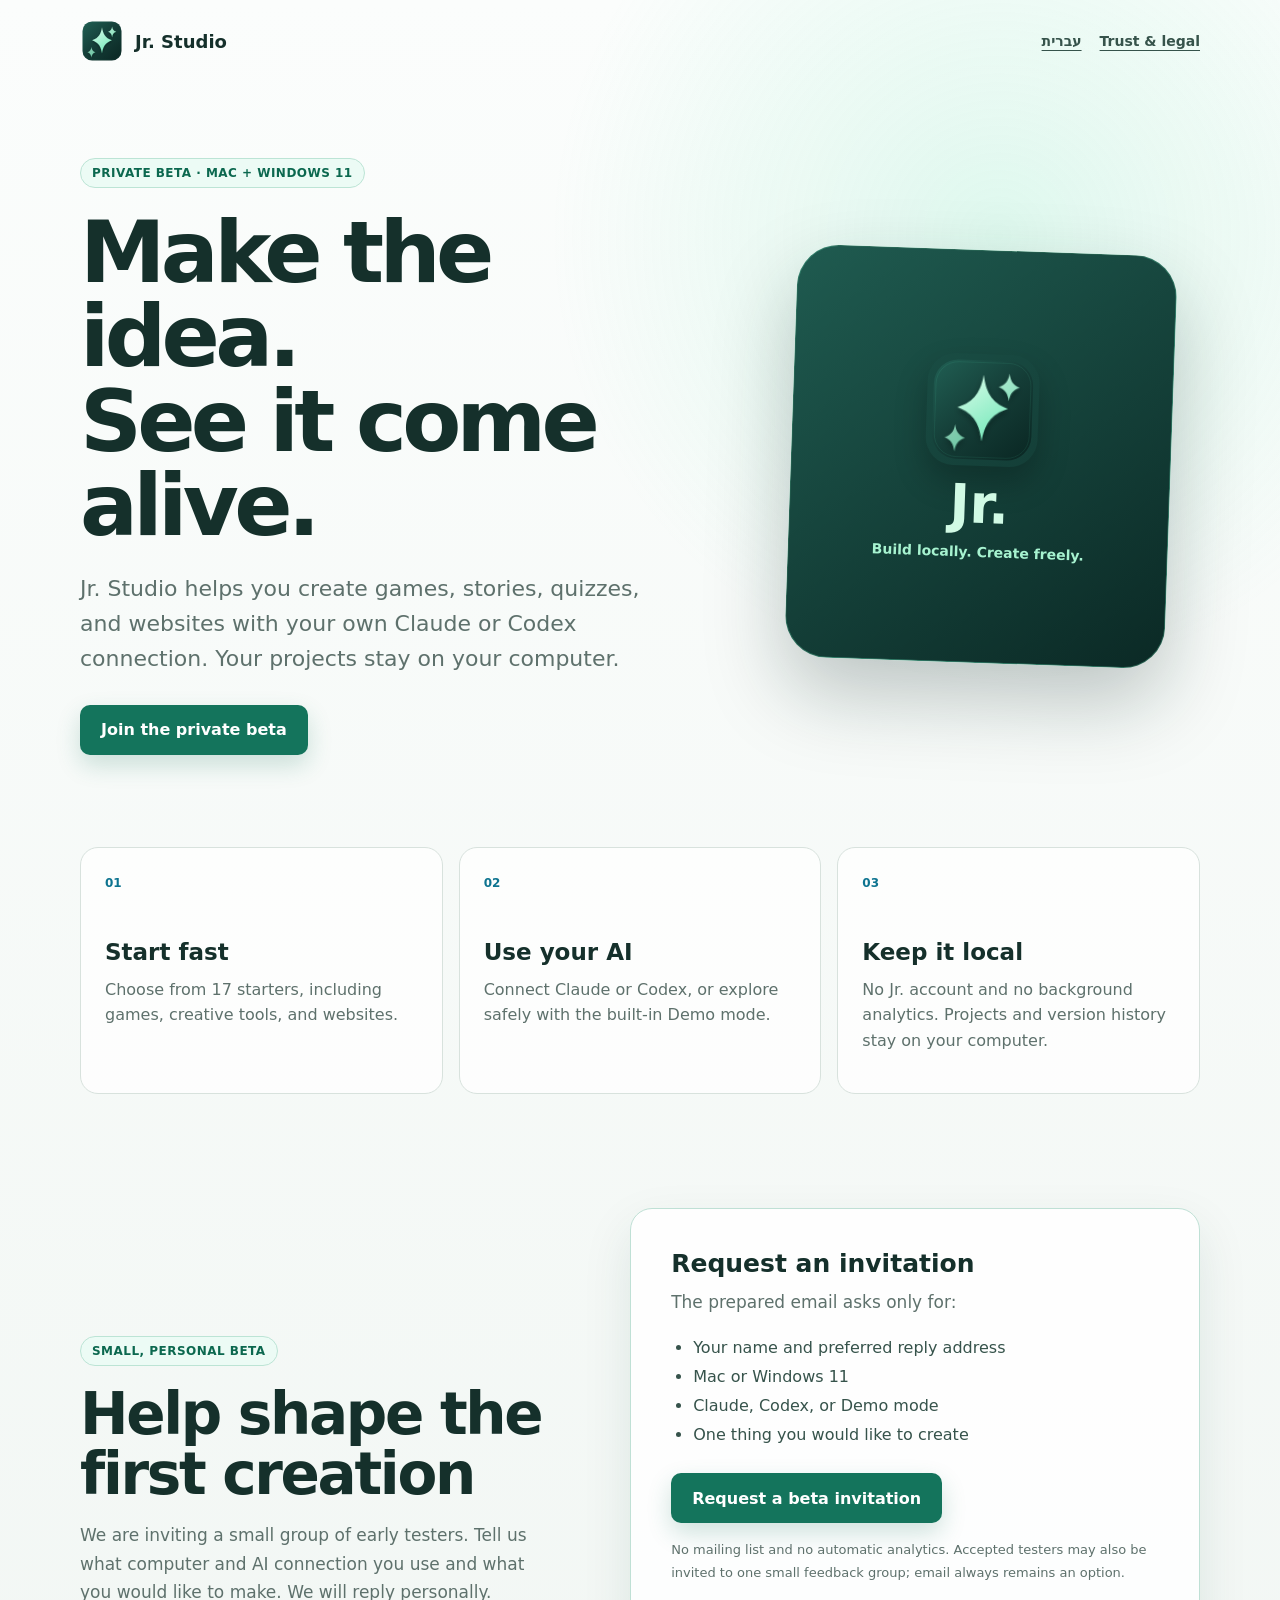
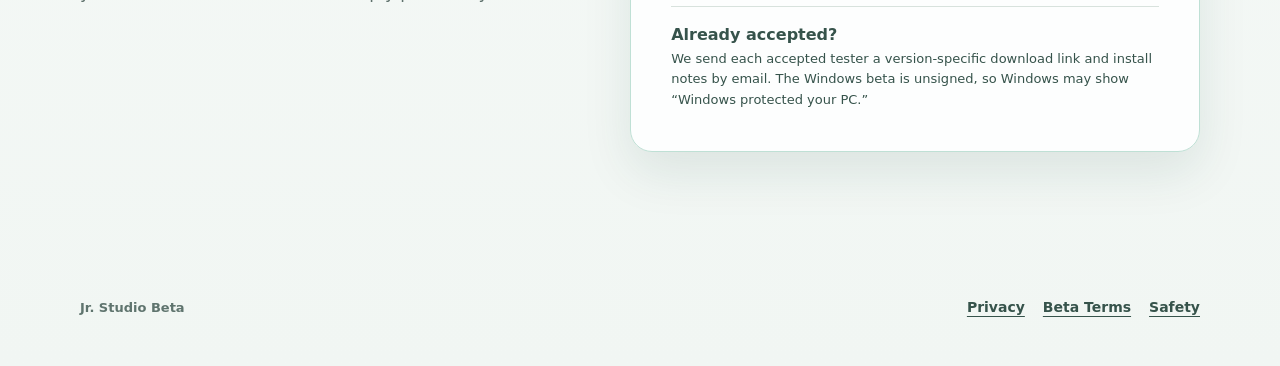
==== commit 8a94f70e: "Publish v0.2.0-beta.37 download pages" ====
--- a/index.html
+++ b/index.html
@@ -63,9 +63,6 @@
             <a class="button primary" href="#join">
               Join the private beta
             </a>
-            <a class="button secondary" href="#download">
-              Already invited? Download
-            </a>
           </div>
         </div>
         <div class="hero-art" aria-hidden="true">
@@ -121,46 +118,15 @@
             No mailing list and no automatic analytics. Accepted testers may also be
             invited to one small feedback group; email always remains an option.
           </p>
+          <div class="accepted-note" data-windows-signing="unsigned">
+            <strong>Already accepted?</strong>
+            <p>
+              We send each accepted tester a version-specific download link and install
+              notes by email. The Windows beta is unsigned, so Windows may show
+              “Windows protected your PC.”
+            </p>
+          </div>
         </div>
-      </section>
-
-      <section class="install" id="download" aria-labelledby="install-title">
-        <div>
-          <span class="eyebrow">Invited testers</span>
-          <h2 id="install-title">Download Jr. Studio</h2>
-        </div>
-        <div class="install-details">
-          <div class="hero-actions">
-            <a class="button primary" data-platform="mac" href="https://github.com/MalenboimLior/jr-studio-releases/releases/download/v0.2.0-beta.35/Jr-Studio-0.2.0-beta.35-arm64.dmg" rel="noopener">
-              Mac (Apple Silicon)
-            </a>
-            <a class="button primary" data-platform="windows" href="https://github.com/MalenboimLior/jr-studio-releases/releases/download/v0.2.0-beta.35/Jr-Studio-0.2.0-beta.35-x64.exe" rel="noopener">
-              Windows 11 (x64)
-            </a>
-            <a class="button secondary" href="https://github.com/MalenboimLior/jr-studio-releases/releases/tag/v0.2.0-beta.35" rel="noopener">
-              Release notes &amp; checksums
-            </a>
-          </div>
-          <p class="release-meta">Jr. Studio 0.2.0-beta.35 · Mac signed and notarized · Windows beta unsigned</p>
-          <aside class="platform-warning" data-windows-signing="unsigned" aria-labelledby="windows-warning-title">
-            <strong id="windows-warning-title">Windows beta notice</strong>
-            <p>
-              The Windows installer is not digitally signed yet. Windows may show
-              “Windows protected your PC,” identify an unknown publisher, or block the
-              app with Smart App Control. Install only if you trust this invited beta
-              download from getjr.app, and compare it with the release checksum.
-            </p>
-          </aside>
-          <ol>
-            <li><strong>Download</strong><span>Choose the installer and read the Windows warning above.</span></li>
-            <li><strong>Install</strong><span>Open the signed DMG on Mac or the unsigned beta .exe on Windows.</span></li>
-            <li><strong>Create</strong><span>Launch it, choose a starter, and build.</span></li>
-          </ol>
-        </div>
-        <p class="beta-note">
-          This is an invitation-only beta. Install it only if you were invited to test Jr. Studio.
-          Jr. can prepare a local beta report, but it leaves your computer only if you review and share it.
-        </p>
       </section>
     </main>
 
--- a/assets/site.css
+++ b/assets/site.css
@@ -175,33 +175,6 @@
   box-shadow: inset 0 2px 5px rgba(15, 23, 42, 0.18);
 }
 
-.release-meta {
-  margin-block: 14px 0;
-  color: #586d67;
-  font-size: 13px;
-  font-weight: 700;
-}
-
-.platform-warning {
-  margin-block-start: 18px;
-  border: 1px solid #d6a33d;
-  border-radius: 14px;
-  background: #fff8e7;
-  color: #5f4212;
-  padding: 16px 18px;
-}
-
-.platform-warning strong {
-  display: block;
-  margin-block-end: 5px;
-}
-
-.platform-warning p {
-  margin: 0;
-  font-size: 14px;
-  line-height: 1.55;
-}
-
 .hero-art { display: grid; place-items: center; }
 
 .app-card {
@@ -280,28 +253,15 @@
 .signup-card ul { margin-block: 0 24px; padding-inline-start: 22px; color: #36534b; line-height: 1.8; }
 .signup-card .privacy-note { margin: 16px 0 0; font-size: 13px; }
 
-.install {
-  display: grid;
-  grid-template-columns: 0.8fr 1.2fr;
-  gap: 56px;
-  border-radius: 24px;
-  background: #123d36;
-  color: #e8fff6;
-  padding: clamp(28px, 5vw, 56px);
-}
-
-.install .eyebrow { border-color: #39796a; background: #1c4c43; color: #a7f3d0; }
-.install h2 { margin-block: 18px 0; font-size: clamp(34px, 4vw, 50px); }
-.install-details { display: grid; gap: 18px; }
-.install .hero-actions { align-items: stretch; }
-.install .button.secondary { border-color: #39796a; background: #1c4c43; color: #e8fff6; }
-.install .release-meta { margin: 0; color: #b5ccc5; }
-.install .platform-warning { margin: 0; }
-.install ol { display: grid; gap: 16px; margin: 8px 0 0; padding: 0; list-style: none; }
-.install li { display: grid; grid-template-columns: 100px 1fr; gap: 16px; border-block-end: 1px solid #2e5d53; padding-block-end: 16px; }
-.install li strong { color: #a7f3d0; }
-.install li span { color: #c8ddd6; line-height: 1.5; }
-.beta-note { grid-column: 2; margin: 0; color: #9fbab2; font-size: 13px; line-height: 1.5; }
+.accepted-note {
+  margin-block-start: 22px;
+  border-block-start: 1px solid var(--line);
+  padding-block-start: 18px;
+  color: #36534b;
+}
+
+.accepted-note strong { display: block; margin-block-end: 5px; }
+.accepted-note p { margin: 0; font-size: 13px; line-height: 1.6; }
 
 footer {
   min-height: 118px;
@@ -326,8 +286,6 @@
   .feature-grid article { min-height: 180px; }
   .feature-grid h2 { margin-block-start: 26px; }
   .beta-signup { grid-template-columns: 1fr; gap: 28px; padding-block-end: 64px; }
-  .install { grid-template-columns: 1fr; gap: 34px; }
-  .beta-note { grid-column: 1; }
   footer { align-items: flex-start; flex-direction: column; justify-content: center; }
 }
 
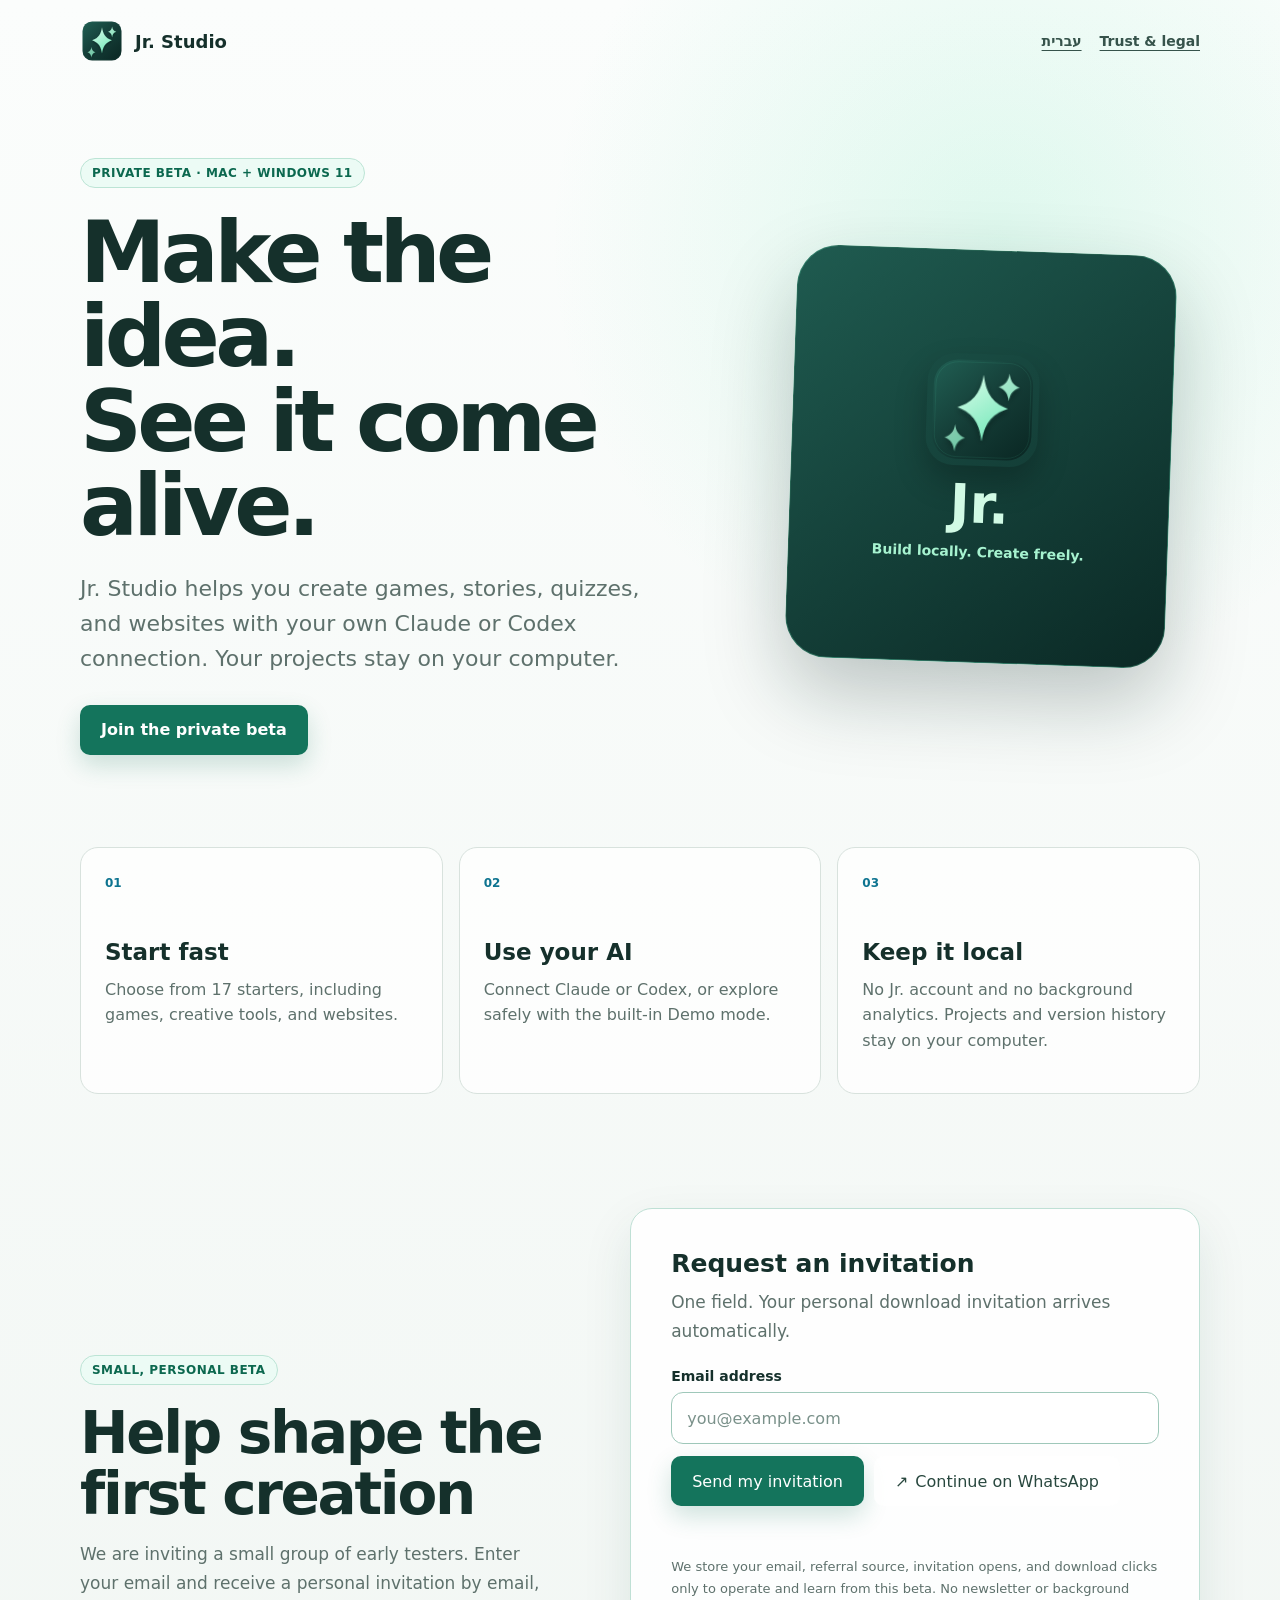
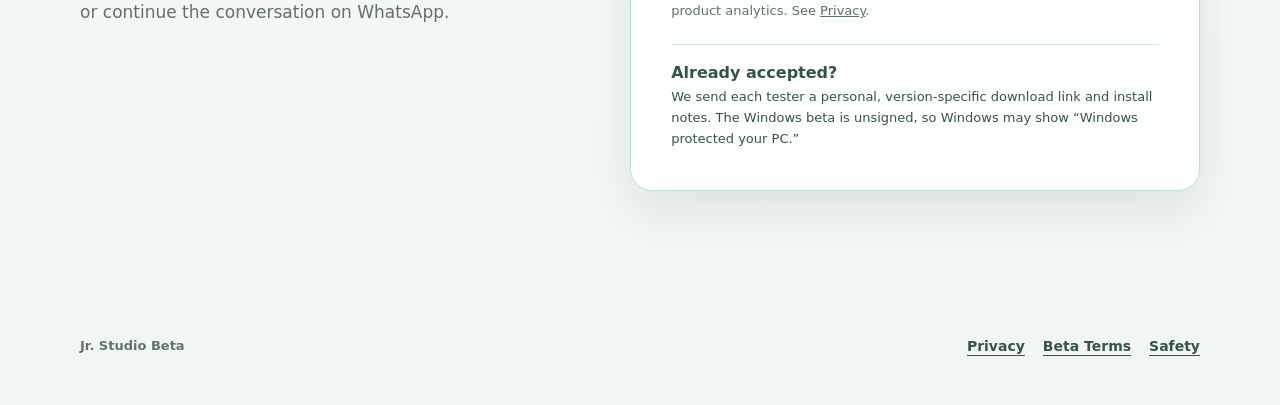
==== commit 64d1849c: "Publish v0.2.0-beta.38 download pages" ====
--- a/index.html
+++ b/index.html
@@ -6,7 +6,7 @@
     <meta name="theme-color" content="#123d36" />
     <meta
       http-equiv="Content-Security-Policy"
-      content="default-src 'none'; style-src 'self'; img-src 'self'; font-src 'none'; script-src 'none'; connect-src 'none'; object-src 'none'; base-uri 'none'; form-action 'none'"
+      content="default-src 'none'; style-src 'self'; img-src 'self'; font-src 'none'; script-src 'self'; connect-src https://jr-beta-api-271743767831.me-west1.run.app; object-src 'none'; base-uri 'none'; form-action 'none'"
     />
     <meta
       name="description"
@@ -35,6 +35,7 @@
     <link rel="alternate" hreflang="he" href="https://getjr.app/he/" />
     <link rel="stylesheet" href="/assets/site.css" />
     <link rel="icon" href="/assets/icon.svg" type="image/svg+xml" />
+    <script src="/assets/join.js" defer></script>
     <title>Jr. Studio private beta — Join the early testers</title>
   </head>
   <body>
@@ -97,32 +98,46 @@
           <span class="eyebrow">Small, personal beta</span>
           <h2 id="join-title">Help shape the first creation</h2>
           <p>
-            We are inviting a small group of early testers. Tell us what computer and
-            AI connection you use and what you would like to make. We will reply personally.
+            We are inviting a small group of early testers. Enter your email and receive
+            a personal invitation by email, or continue the conversation on WhatsApp.
           </p>
         </div>
         <div class="signup-card">
           <h3>Request an invitation</h3>
-          <p>The prepared email asks only for:</p>
-          <ul>
-            <li>Your name and preferred reply address</li>
-            <li>Mac or Windows 11</li>
-            <li>Claude, Codex, or Demo mode</li>
-            <li>One thing you would like to create</li>
-          </ul>
-          <a
-            class="button primary"
-            href="mailto:support@getjr.app?subject=Jr.%20Studio%20private%20beta&amp;body=Name%3A%0APreferred%20reply%20address%3A%0AComputer%20%28Mac%20or%20Windows%2011%29%3A%0AAI%20connection%20%28Claude%2C%20Codex%2C%20or%20Demo%29%3A%0AWhat%20I%20would%20like%20to%20create%3A%0A"
-          >Request a beta invitation</a>
+          <p>One field. Your personal download invitation arrives automatically.</p>
+          <form
+            class="signup-form"
+            data-beta-signup-form
+            data-endpoint="https://jr-beta-api-271743767831.me-west1.run.app/v1/beta/requests"
+            data-locale="en"
+            data-pending="Sending your invitation…"
+            data-success="Invitation sent. Check your inbox."
+            data-whatsapp="Opening WhatsApp…"
+            data-error="We could not send the invitation. Please try again."
+            data-invalid="Enter a valid email address."
+          >
+            <label for="beta-email">Email address</label>
+            <input id="beta-email" name="email" type="email" autocomplete="email" inputmode="email" required maxlength="254" placeholder="you@example.com" />
+            <div class="website-field" aria-hidden="true">
+              <label for="beta-company">Company</label>
+              <input id="beta-company" name="company" type="text" tabindex="-1" autocomplete="off" />
+            </div>
+            <div class="signup-actions">
+              <button class="button primary" type="submit" data-channel="email">Send my invitation</button>
+              <button class="button secondary whatsapp-button" type="submit" data-channel="whatsapp">Continue on WhatsApp</button>
+            </div>
+            <p class="form-status" data-form-status role="status" aria-live="polite"></p>
+          </form>
           <p class="privacy-note">
-            No mailing list and no automatic analytics. Accepted testers may also be
-            invited to one small feedback group; email always remains an option.
+            We store your email, referral source, invitation opens, and download clicks
+            only to operate and learn from this beta. No newsletter or background product
+            analytics. See <a href="/legal/privacy/">Privacy</a>.
           </p>
           <div class="accepted-note" data-windows-signing="unsigned">
             <strong>Already accepted?</strong>
             <p>
-              We send each accepted tester a version-specific download link and install
-              notes by email. The Windows beta is unsigned, so Windows may show
+              We send each tester a personal, version-specific download link and install
+              notes. The Windows beta is unsigned, so Windows may show
               “Windows protected your PC.”
             </p>
           </div>
--- a/assets/site.css
+++ b/assets/site.css
@@ -250,8 +250,29 @@
 
 .signup-card h3 { margin: 0 0 10px; font-size: 25px; }
 .signup-card > p { color: var(--muted); line-height: 1.6; }
-.signup-card ul { margin-block: 0 24px; padding-inline-start: 22px; color: #36534b; line-height: 1.8; }
 .signup-card .privacy-note { margin: 16px 0 0; font-size: 13px; }
+
+.signup-form { margin-block-start: 22px; }
+.signup-form > label { display: block; margin-block-end: 8px; font-size: 14px; font-weight: 900; }
+.signup-form input[type="email"] {
+  width: 100%;
+  min-height: 52px;
+  border: 1px solid #9fc8ba;
+  border-radius: 12px;
+  background: #fff;
+  padding: 0 15px;
+  color: var(--ink);
+  font: inherit;
+}
+.signup-form input[type="email"]::placeholder { color: #7a918a; }
+.signup-actions { display: flex; flex-wrap: wrap; gap: 10px; margin-block-start: 12px; }
+.signup-actions .button { border: 1px solid transparent; cursor: pointer; font: inherit; }
+.signup-actions .button:disabled { cursor: wait; opacity: 0.64; transform: none; }
+.whatsapp-button::before { content: "↗"; margin-inline-end: 7px; }
+.form-status { min-height: 24px; margin: 10px 0 0; color: #36534b; font-size: 14px; font-weight: 800; }
+.form-status[data-state="error"] { color: #a33131; }
+.form-status[data-state="success"] { color: var(--green-dark); }
+.website-field { position: absolute; width: 1px; height: 1px; overflow: hidden; clip-path: inset(50%); white-space: nowrap; }
 
 .accepted-note {
   margin-block-start: 22px;
@@ -286,6 +307,8 @@
   .feature-grid article { min-height: 180px; }
   .feature-grid h2 { margin-block-start: 26px; }
   .beta-signup { grid-template-columns: 1fr; gap: 28px; padding-block-end: 64px; }
+  .signup-actions { flex-direction: column; }
+  .signup-actions .button { width: 100%; }
   footer { align-items: flex-start; flex-direction: column; justify-content: center; }
 }
 
